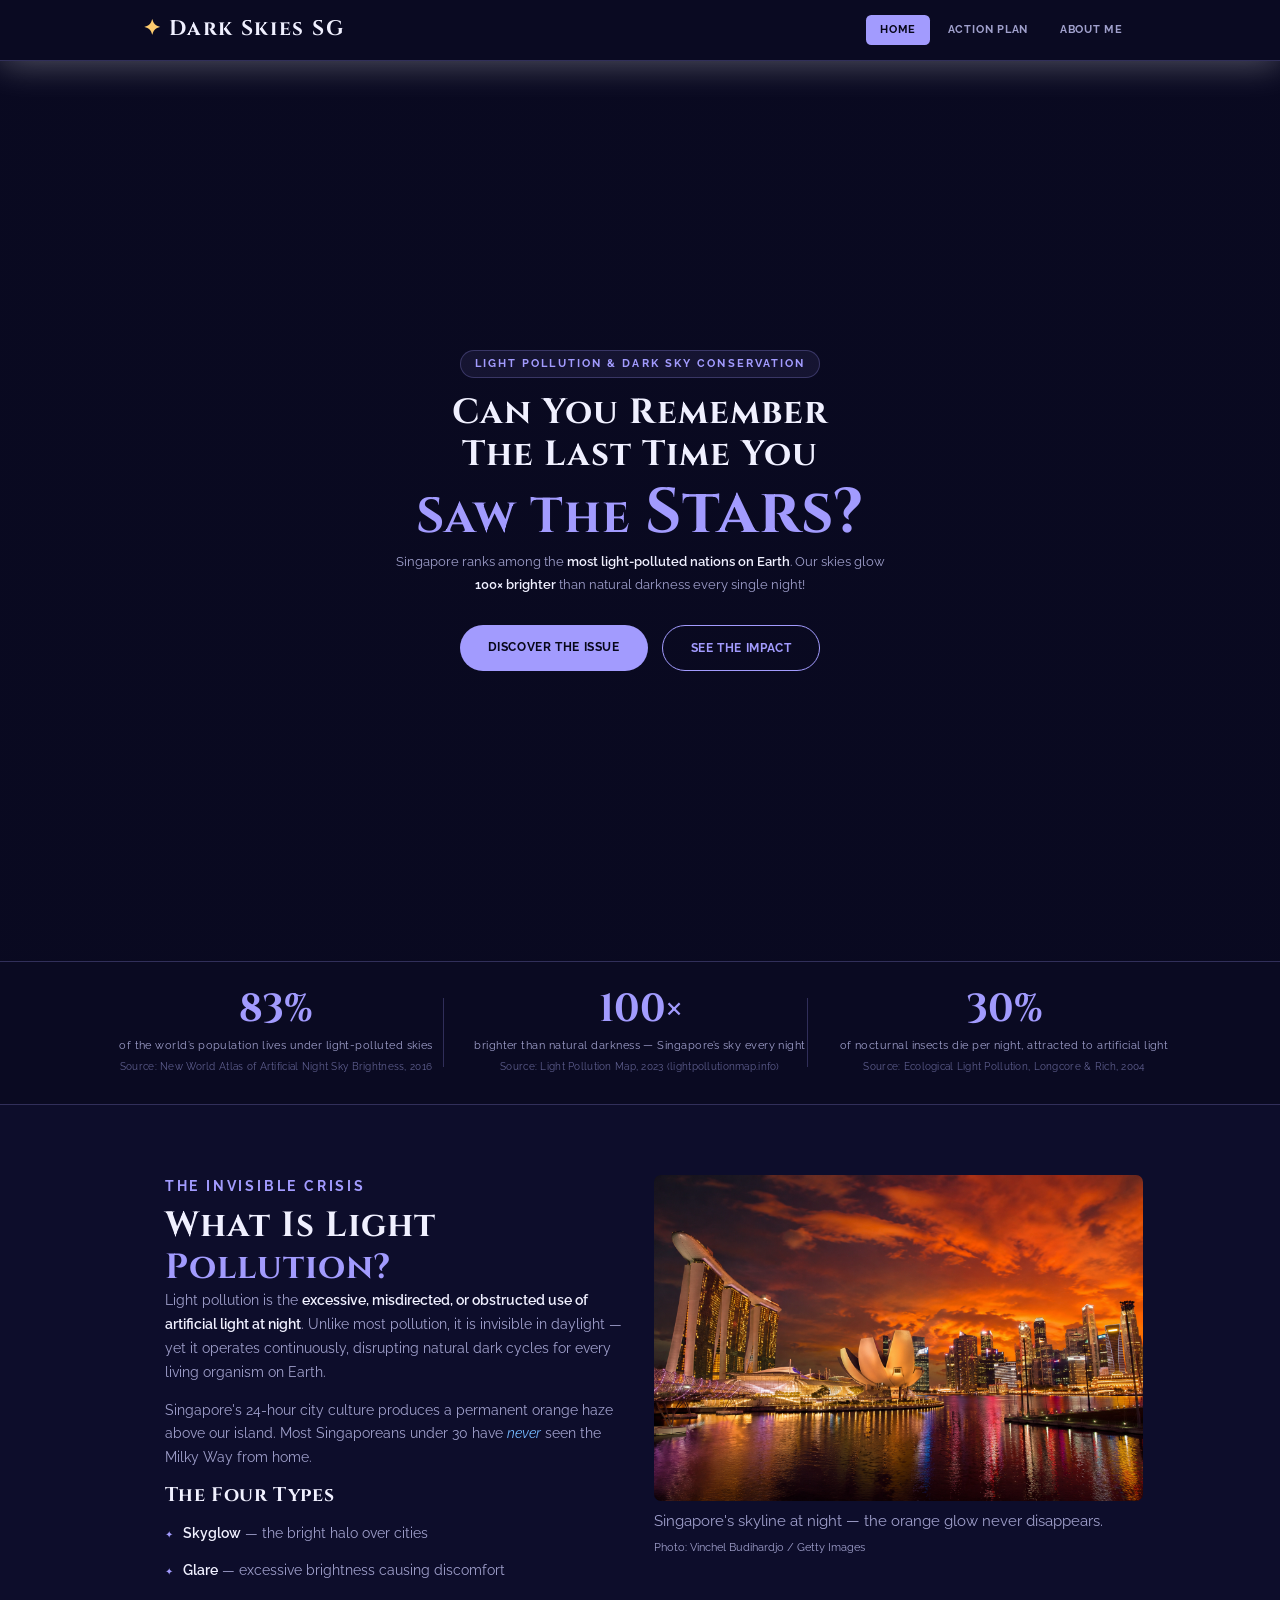
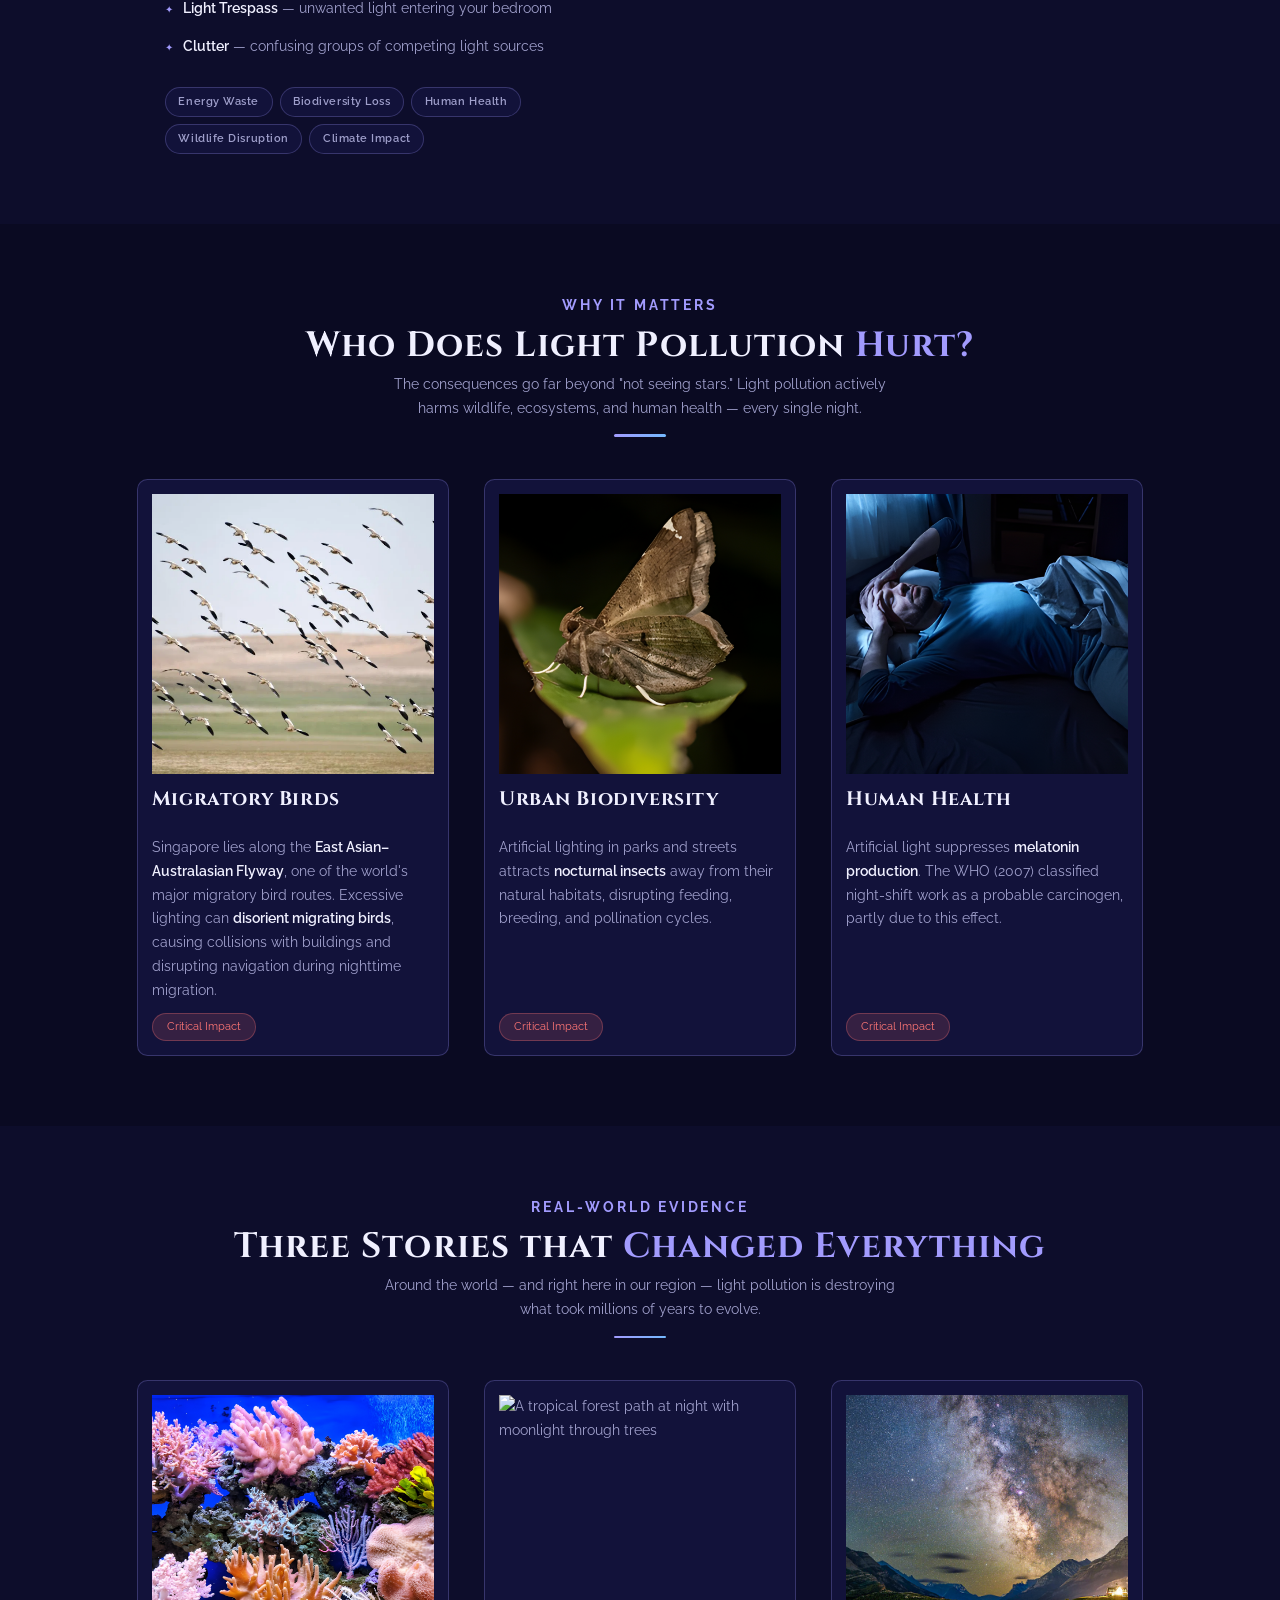
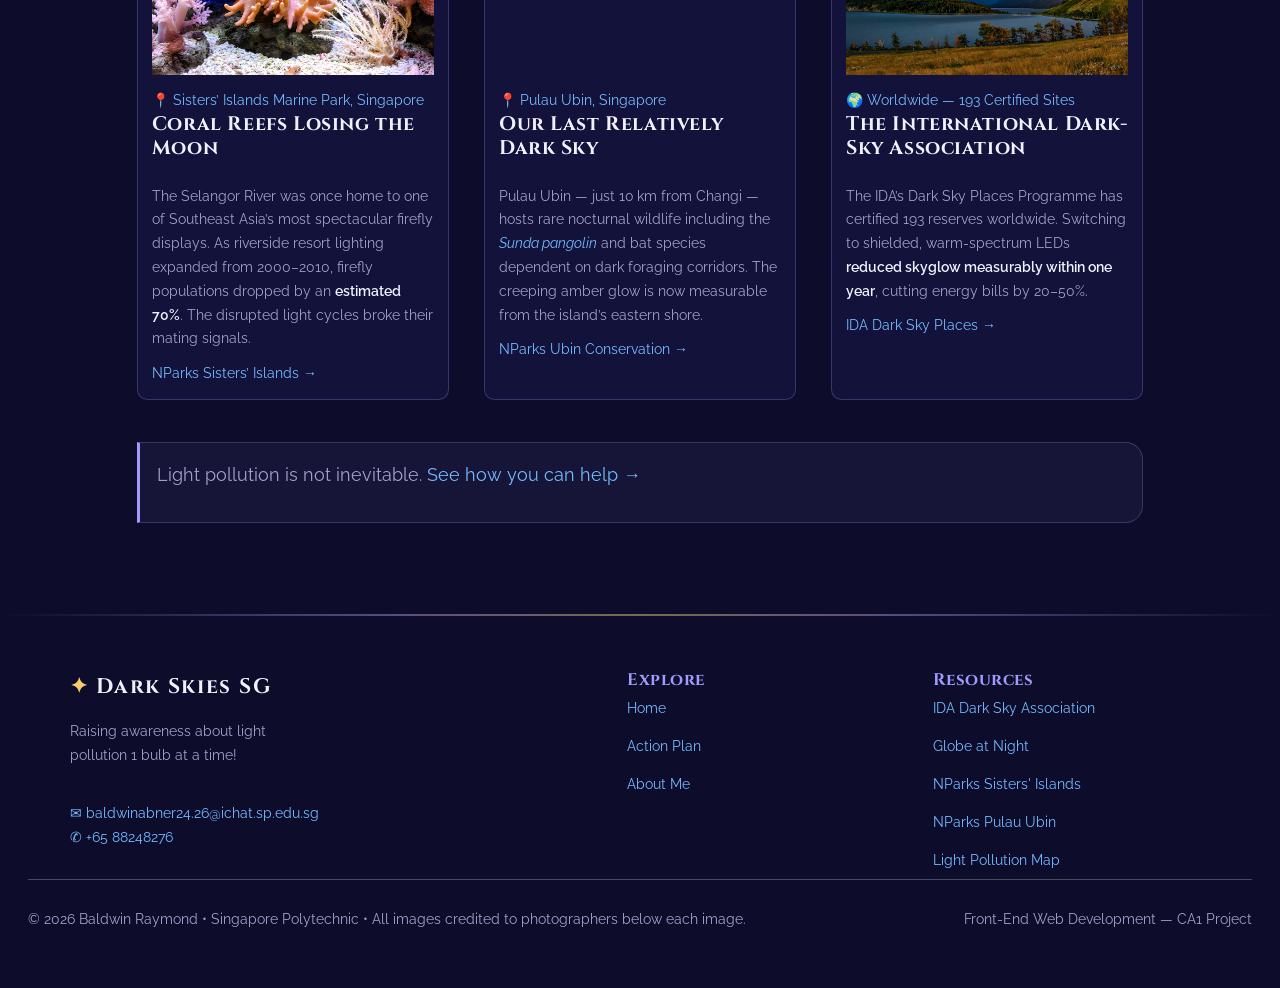
==== index.html @ 1385d78f "Adding main files" ====
<!DOCTYPE html>
<html lang="en">
<head>
    <meta charset="UTF-8">
    <meta name="viewport" content="width=device-width, initial-scale=1.0">
    <meta name="description" content="Dark Skies SG - raising awareness about light pollution in Singapore.">
    <link rel="preconnect" href="https://fonts.googleapis.com">
    <link rel="preconnect" href="https://fonts.gstatic.com" crossorigin>
    <link href="https://fonts.googleapis.com/css2?family=Cinzel:wght@400;700&family=Raleway:wght@400;500;600;700&display=swap" rel="stylesheet">
    <link rel="stylesheet" href="/css/global.css">
    <link rel="stylesheet" href="/css/index.css">
    <title>Dark Skies SG</title>
</head>
 
<body>
 
    <header>
        <div>
            <a href="index.html" class="logo">Dark Skies SG</a>
            <nav>
                <ul>
                    <li><a href="index.html" class="active">Home</a></li>
                    <li><a href="action.html">Action Plan</a></li>
                    <li><a href="about.html">About Me</a></li>
                </ul>
            </nav>
        </div>
    </header>
 
    <main>
 

        <section class="starry-night">
            <div>
                <span class="banner-label">Light Pollution &amp; Dark Sky Conservation</span>
                <h1>Can You Remember<br>The Last Time You<br><span>Saw The <span>Stars?</span></span></h1>
                <p>
                    Singapore ranks among the <strong>most light-polluted nations on Earth</strong>.
                    Our skies glow <strong>100&times; brighter</strong> than natural darkness every single night!
                </p>
                <div class="button-row">
                    <a href="#what-is" class="btn-primary">Discover the Issue</a>
                    <a href="#impact"  class="btn-outline">See the Impact</a>
                </div>
            </div>
        </section>
 

        <section class="stats-strip" aria-label="Key statistics">
            <div>
                <div>
                    <span>83%</span>
                    <span>of the world&rsquo;s population lives under light-polluted skies</span>
                    <span>Source: New World Atlas of Artificial Night Sky Brightness, 2016</span>
                </div>
                <div>
                    <span>100&times;</span>
                    <span>brighter than natural darkness &mdash; Singapore&rsquo;s sky every night</span>
                    <span>Source: Light Pollution Map, 2023 (lightpollutionmap.info)</span>
                </div>
                <div>
                    <span>30%</span>
                    <span>of nocturnal insects die per night, attracted to artificial light</span>
                    <span>Source: Ecological Light Pollution, Longcore &amp; Rich, 2004</span>
                </div>
            </div>
        </section>
 
        <section id="what-is">
            <div>
                <div>
                    <span class="section-tag">The Invisible Crisis</span>
                    <h2>What Is Light <span>Pollution?</span></h2>
                    <p>
                        Light pollution is the <strong>excessive, misdirected, or obstructed use of artificial light at night</strong>.
                        Unlike most pollution, it is invisible in daylight &mdash; yet it operates continuously, disrupting natural
                        dark cycles for every living organism on Earth.
                    </p>
                    <p>
                        Singapore's 24-hour city culture produces a permanent orange haze above our island.
                        Most Singaporeans under 30 have <em>never</em> seen the Milky Way from home.
                    </p>
                    <h3>The Four Types</h3>
                    <ul>
                        <li><strong>Skyglow</strong> &mdash; the bright halo over cities</li>
                        <li><strong>Glare</strong> &mdash; excessive brightness causing discomfort</li>
                        <li><strong>Light Trespass</strong> &mdash; unwanted light entering your bedroom</li>
                        <li><strong>Clutter</strong> &mdash; confusing groups of competing light sources</li>
                    </ul>
                    <div class="tags">
                        <span class="tag">Energy Waste</span>
                        <span class="tag">Biodiversity Loss</span>
                        <span class="tag">Human Health</span>
                        <span class="tag">Wildlife Disruption</span>
                        <span class="tag">Climate Impact</span>
                    </div>
                </div>
 
                <figure>
                    <img src="images/index/orangeglow.png" alt="Singapore city skyline at night showing bright orange skyglow above the buildings" width="600" height="400">
                    <figcaption>
                        Singapore's skyline at night &mdash; the orange glow never disappears.<br>
                        <span>Photo: Vinchel Budihardjo / Getty Images</span>
                    </figcaption>
                </figure>
            </div>
        </section>

        <section class="section-dark" id="impact">
            <div class="section-head">
                <span class="section-tag">Why It Matters</span>
                <h2>Who Does Light Pollution <span>Hurt?</span></h2>
                <p>The consequences go far beyond "not seeing stars." Light pollution actively
                    harms wildlife, ecosystems, and human health &mdash; every single night.</p>
            </div>
            <div class="cards-grid">
                <article class="card">
                    <img src="images/index/birds.png" alt="Migratory birds in flight at dusk">
                    <h3>Migratory Birds</h3>
                    <p>Singapore lies along the <strong>East Asian&ndash;Australasian Flyway</strong>, one of the world's major
                        migratory bird routes. Excessive lighting can <strong>disorient migrating birds</strong>, causing
                        collisions with buildings and disrupting navigation during nighttime migration.</p>
                    <span class="badge-red">Critical Impact</span>
                </article>
                <article class="card">
                    <img src="images/index/nocturnal_insects.png" alt="A moth on a leaf in low light">
                    <h3>Urban Biodiversity</h3>
                    <p>Artificial lighting in parks and streets attracts <strong>nocturnal insects</strong> away from
                        their natural habitats, disrupting feeding, breeding, and pollination cycles.</p>
                    <span class="badge-red">Critical Impact</span>
                </article>
                <article class="card">
                    <img src="images/index/cant_sleep.png" alt="Person lying awake in bright artificial light">
                    <h3>Human Health</h3>
                    <p>Artificial light suppresses <strong>melatonin production</strong>. The WHO (2007) classified
                        night-shift work as a probable carcinogen, partly due to this effect.</p>
                    <span class="badge-red">Critical Impact</span>
                </article>
            </div>
        </section>
 
        <section>
            <div class="section-head">
                <span class="section-tag">Real-World Evidence</span>
                <h2>Three Stories that <span>Changed Everything</span></h2>
                <p>Around the world &mdash; and right here in our region &mdash; light pollution is destroying what took millions of years to evolve.</p>
            </div>
            <div class="case-grid">
                <article class="case-card">
                    <img src="images/index/coral_reef.jpeg" alt="Coral reef underwater with vibrant marine life">
                    <div class="case-head">
                        <a href="https://maps.app.goo.gl/bVnoKSMUkg45o6G5A" target="_blank">&#x1F4CD; Sisters&rsquo; Islands Marine Park, Singapore</a>
                        <h3>Coral Reefs Losing the Moon</h3>
                    </div>
                    
                    <p>The Selangor River was once home to one of Southeast Asia&rsquo;s most spectacular firefly displays.
                        As riverside resort lighting expanded from 2000&ndash;2010, firefly populations dropped by an
                        <strong>estimated 70%</strong>. The disrupted light cycles broke their mating signals.</p>
                    <a href="https://www.nparks.gov.sg/visit/parks/park-detail/sisters-islands-marine-park" target="_blank">NParks Sisters&rsquo; Islands &rarr;</a>
                </article>
                <article class="case-card">
                    <img src="images/index/pulau_ubin.png" alt="A tropical forest path at night with moonlight through trees">
                    <div class="case-head">
                        <a href="https://maps.app.goo.gl/Y41tz61uzPzzVBts8" target="_blank">&#x1F4CD; Pulau Ubin, Singapore</a>
                        <h3>Our Last Relatively Dark Sky</h3>
                    </div>
                    <p>Pulau Ubin &mdash; just 10&thinsp;km from Changi &mdash; hosts rare nocturnal wildlife including
                        the <em><a href="https://shorturl.at/KrTXt" target="_blank">Sunda pangolin</a></em> and bat species dependent on dark foraging corridors.
                        The creeping amber glow is now measurable from the island&rsquo;s eastern shore.</p>
                    <a href="https://pulau-ubin.nparks.gov.sg/" target="_blank">NParks Ubin Conservation &rarr;</a>
                </article>
                <article class="case-card">
                    <img src="images/index/IDA.jpg" alt="The Milky Way stretching across a perfectly dark sky">
                    <div class="case-head">
                        <span class="location">&#x1F30D; Worldwide &mdash; 193 Certified Sites</span>
                    <h3>The International Dark-Sky Association</h3>
                    </div>
                    <p>The IDA&rsquo;s Dark Sky Places Programme has certified 193 reserves worldwide. Switching to
                        shielded, warm-spectrum LEDs <strong>reduced skyglow measurably within one year</strong>,
                        cutting energy bills by 20&ndash;50%.</p>
                    <a href="https://www.darksky.org" target="_blank">IDA Dark Sky Places &rarr;</a>
                </article>
            </div>
            <div class="highlight-box">
                <p>Light pollution is not inevitable.
                    <a href="action.html">See how you can help &rarr;</a></p>
            </div>
        </section>
 
    </main>
    
    <footer>
        <div class="footer-grid">
            <div>
                <a class="logo" id="footer-logo" href="index.html">Dark Skies SG</a>
                <p>Raising awareness about light pollution 1 bulb at a time&excl;</p>
                <ul class="footer-socials">
                    <li><a href="mailto:baldwinabner24.26@ichat.sp.edu.sg">✉ baldwinabner24.26@ichat.sp.edu.sg</a></li>
                    <li><a href="tel:+6588248276">✆ +65 88248276</a></li>
                </ul>
            </div>
            <div class="footer-col">
                <h4 class="text-violet">Explore</h4>
                <ul>
                    <li><a href="index.html">Home</a></li>
                    <li><a href="action.html">Action Plan</a></li>
                    <li><a href="about.html">About Me</a></li>
                </ul>
            </div>
 
            <div class="footer-col">
                <h4 class="text-violet">Resources</h4>
                <ul>
                    <li>
                        <a href="https://www.darksky.org" target="_blank">
                            IDA Dark Sky Association
                        </a>
                    </li>
                    <li>
                        <a href="https://www.globeatnight.org" target="_blank">
                            Globe at Night
                        </a>
                    </li>
                    <li>
                        <a href="https://www.nparks.gov.sg/visit/parks/park-detail/sisters-islands-marine-park" target="_blank">
                            NParks Sisters' Islands
                        </a>
                    </li>
                    <li>
                        <a href="https://pulau-ubin.nparks.gov.sg/" target="_blank">
                            NParks Pulau Ubin
                        </a>
                    </li>
                    <li>
                        <a href="https://lightpollutionmap.info" target="_blank">
                            Light Pollution Map
                        </a>
                    </li>
                </ul>
            </div>
            
        </div>
        <hr>
        <p class="footer-bottom">
            &copy; 2026 Baldwin Raymond &bull; Singapore Polytechnic &bull; All images credited to photographers below each image.
            <span class="footer-credit">Front-End Web Development &mdash; CA1 Project</span>
        </p>
    </footer>
    
 
</body>
</html>
---- css/global.css ----
/* ============================================================
   global.css — shared across all pages
   ============================================================ */

/* --- Reset & base ----------------------------------------- */
*, *::before, *::after { margin: 0; padding: 0; box-sizing: border-box; }

html { scroll-behavior: smooth; }

:root {
    font-size: 14px;
}

@media (min-width: 1900px) {
    :root { font-size: 20px; }
}


body {
    font-family: 'Raleway', 'Segoe UI', sans-serif;
    background-color: #0d0d2b;
    font-size: 1rem;
    line-height: 1.7;
    min-width: 62.5rem; /* 1000px */
    color: #a0a0cc;
    overflow-x: hidden;
}

/* --- Headings --------------------------------------------- */
h1, h2, h3, h4 {
    font-family: 'Cinzel', 'Georgia', serif;
    font-weight: 700;
    line-height: 1.2;
    letter-spacing: 0.03em;
    color: #f0f0ff;
}

h2 { font-size: 2.5rem; }
h2 span { color: #a29bfe; }

h3 { font-size: 1.4rem; margin-bottom: 1rem; }

h4{
    font-size: 1.2rem;
}

strong { 
    color: #f0f0ff;
    font-weight: 600;
}
em { color: #74b9ff; }

a {
    color: #74b9ff;
    text-decoration: none;
    transition: color 0.3s ease;
}

ul:hover a {
    opacity: 0.4;
    transition: opacity 0.3s ease-in-out;
}

ul a:hover {
    opacity: 1;
}
a:hover { color: #a29bfe; }

figcaption { color: #a0a0cc; }

/* --- Header ----------------------------------------------- */
header {
    position: sticky;
    top: 0;
    z-index: 999;
    background-color: #0a0a22;
    border-bottom: 1px solid rgba(162,155,254,.25);
    box-shadow: 0 0.25rem 2.5rem rgba(255,255,255,0.3);
    overflow-x: hidden;
}

header > div {
    max-width: 75rem; /* 1200px */
    margin: 0 auto;
    padding: 0 2rem;
    height: 4.25rem; /* 68px */
    display: flex;
    align-items: center;
    justify-content: space-between;
}

/* --- Logo ------------------------------------------------- */
.logo {
    font-family: 'Cinzel', Georgia, serif;
    font-size: 1.5rem;
    font-weight: 700;
    color: #f0f0ff;
    letter-spacing: 0.08em;
    text-decoration: none;
}
.logo::before { content: "✦ "; color: #fdcb6e; }
.logo:hover { color: #a29bfe; opacity: .9; }

/* --- Nav -------------------------------------------------- */
nav ul {
    list-style: none;
    display: flex;
    gap: 0.25rem;
    align-items: center;
}

nav a {
    display: block;
    padding: 0.4rem 1rem;
    font-size: 0.8rem;
    font-weight: 700;
    letter-spacing: 0.07em;
    text-transform: uppercase;
    color: #a0a0cc;
    text-decoration: none;
    border-radius: 0.375rem; /* 6px */
    white-space: nowrap;
    transition: color .2s, background-color .2s;
}
nav a:hover { background-color: #181848; color: #f0f0ff; }
nav a.active { background-color: #a29bfe; color: #07071a; }

/* --- Sections --------------------------------------------- */
section { padding: 5rem 2rem; } /* 80px 2rem */

.section-dark { background-color: #0a0a22; }

/* Section tag (small label above heading) */
.section-tag {
    display: block;
    margin-bottom: 0.5rem;
    font-size: 1rem;
    font-weight: 700;
    letter-spacing: 0.2em;
    text-transform: uppercase;
    color: #a29bfe;
}

/* Centred section header block */
.section-head {
    text-align: center;
    margin-bottom: 3rem;
}

.section-head::after {
    content: "";
    display: block;
    background: linear-gradient(to right, #A29BFE, #74b9ff);
    margin: auto;
    margin-top: 1rem;
    width: 3.75rem;   /* 60px */
    height: 0.1875rem; /* 3px */
    border-radius: 3.125rem; /* 50px */
}
.section-head p {
    max-width: 37.5rem; /* 600px */
    margin: 0.4rem auto 0;
    font-size: 1rem;
}

/* --- Cards (shared base) ---------------------------------- */
.card, .case-card {
    background-color: #12123a;
    border: 1px solid rgba(162,155,254,.25);
    border-radius: 0.75rem; /* 12px */
    padding: 1rem;
    display: flex;
    flex-direction: column;
    overflow: hidden;
    position: relative;
}

.card img, .case-card img {
    width: 100%;
    height: 20rem; /* 320px */
    object-fit: cover;
}

.card p, .case-card p {
    margin: 0.75rem 0;
}

/* --- Tags ------------------------------------------------- */
.tags { display: flex; flex-wrap: wrap; gap: 0.5rem; margin-top: 2rem; }

.tag {
    display: inline-block;
    padding: 0.35rem 0.9rem;
    font-size: 0.78rem;
    font-weight: 600;
    letter-spacing: 0.05em;
    border: 1px solid rgba(162,155,254,.25);
    border-radius: 6.25rem; /* 100px */
    color: #a0a0cc;
    background-color: #12123a;
    transition: border-color .3s, color .3s;
    cursor: default;
}
.tag:hover { border-color: #a29bfe; color: #a29bfe; }

/* --- Highlight box ---------------------------------------- */
.highlight-box {
    display: block;
    align-items: flex-start;
    max-width: 71.875rem; /* 1150px */
    margin: 1.5rem auto;
    padding: 1.25rem;
    background-color: rgba(162,155,254,.06);
    border: 1px solid rgba(162,155,254,.25);
    border-left: 0.25rem solid #a29bfe; /* 4px */
    border-radius: 0 1.25rem 1.25rem 0; /* 0 20px 20px 0 */
    color: #a0a0cc;
    font-size: 1.25rem;
}
.highlight-box p {
    margin-bottom: 1rem;
    font-size: 1.25rem;
}
.text-violet { color: #a29bfe; }



.starry-night {
    min-height: 100vh;
    display: flex;
    align-items: center;
    justify-content: center;
    text-align: center;
    padding: 4rem;
    background-image:
        linear-gradient(rgba(7,7,26,.62), rgba(7,7,26,.62)),
        url("https://usagif.com/wp-content/uploads/gifs/starfall-gif-46.gif");
    background-size: cover;
    background-position: center;
}

.starry-night > div {
    max-width: 100rem;
    width: 100%;
    margin: 0 auto;
    margin-top: 0;
}

.starry-night h1 { font-size: 2.5rem; }
.starry-night h1 > span { font-size: 3.5rem; color: #a29bfe; }
.starry-night h1 span span { font-size: 4.5rem; }

/* Banner label pill */
.banner-label {
    display: inline-block;
    margin-bottom: 1rem;
    padding: 0.3rem 1rem;
    font-size: 0.75rem;
    font-weight: 700;
    letter-spacing: 0.2em;
    text-transform: uppercase;
    color: #a29bfe;
    border: 1px solid rgba(162,155,254,.25);
    border-radius: 6.25rem; /* 100px */
    background-color: rgba(162,155,254,.08);
}
    
/* Subtitle */
.starry-night p {
    font-size: 0.9rem;
    max-width: 35rem; /* 560px */
    margin: 0 auto 2rem;
    line-height: 1.8;

}

/* CTA buttons */
.button-row {
    display: flex;
    gap: 1rem;
    justify-content: center;
    flex-wrap: wrap;
}

.button-row a {
    display: inline-block;
    padding: 0.85rem 2rem;
    border-radius: 6.25rem; /* 100px */
    font-size: 0.88rem;
    font-weight: 700;
    letter-spacing: 0.05em;
    text-transform: uppercase;
    text-decoration: none;
    transition: transform .2s, background-color .2s, box-shadow 0.5s ease;
}
.button-row a:hover { transform: translateY(-0.125rem); } /* -2px */

.btn-primary {
    background-color: #a29bfe;
    color: #07071a;
}
.btn-primary:hover { 
    background-color: #8b82ee; 
    color: #07071a;
    box-shadow: 0 0 0.5rem #8b82ee, 0 0 1rem #8b82ee; /* 8px, 16px */
}

.btn-outline {
    background-color: transparent;
    color: #a29bfe;
    border: 0.125rem solid #a29bfe; 
    padding: 1rem;
    border-radius: 50px;
    transition: box-shadow 0.3s ease;
}
.btn-outline:hover { 
    background-color: rgba(162,155,254,.12); 
    color: #a29bfe;
    box-shadow: 0 0 0.5rem #8b82ee, 0 0 1rem #8b82ee;
}

footer::before{
    content: '';
    position: absolute;
    top: 0; 
    left: 0; 
    right: 0;
    height: 2px;
    background: linear-gradient(90deg,
        transparent 0%,
        rgba(200, 170, 255, 0.4) 30%,
        rgba(232, 200, 126, 0.5) 50%,
        rgba(200, 170, 255, 0.4) 70%,
        transparent 100%);
    z-index: 1;
    margin-bottom: 2rem;
}

footer{
    position: relative;
    padding: 4rem 2rem;
    padding-bottom: 4rem;
}
.footer-grid{
    display: grid;
    grid-template-columns: 1fr 1fr 1fr;
    gap: 2rem;
    margin: 0 3rem;
}

.footer-grid>div:nth-child(1){
    padding-right: 20rem;
}


.footer-grid > div:nth-child(1) p {
    margin-top:1rem;
    margin-bottom: 1rem;
}

.footer-socials{
    white-space: nowrap;
    padding: 1.5rem 0;
    list-style-type: none;
}

.footer-col ul{
    list-style-type: none;
}




.footer-col ul li{
    padding: 0.5rem 0;
}

hr{
    border: 0;
    border-top: 1px solid rgba(255, 255, 255, 0.25);
}

.footer-bottom{
    padding-top: 2rem;
    white-space: nowrap;
}

.footer-credit{
    float: right;
}
---- css/index.css ----
.stats-strip {
    background-color: #0a0a22;
    border-top: 1px solid rgba(162,155,254,.25);
    border-bottom: 1px solid rgba(162,155,254,.25);
    padding: 2rem 0;
}

.stats-strip > div {
    max-width: 80rem; /* 1280px */
    margin: 0 auto;
    padding: 0 2rem;
    display: flex;
    justify-content: space-around;
    align-items: center;
    gap: 2rem;
}

.stats-strip > div > div {
    text-align: center;
    flex: 1;
    position: relative;
}
.stats-strip > div > div:not(:last-child)::after {
    content: "";
    position: absolute;
    right: 0; top: 10%;
    height: 80%; width: 1px;
    background-color: rgba(162,155,254,.25);
}

.stats-strip span:first-child {
    display: block;
    font-family: 'Cinzel', 'Georgia', serif;
    font-size: 2.8rem;
    font-weight: 700;
    color: #a29bfe;
    line-height: 1;
    margin-bottom: 0.3rem;
}
.stats-strip span:nth-child(2) {
    font-size: 0.82rem;
    letter-spacing: 0.04em;
    line-height: 1.5;
}
.stats-strip span:last-child {
    display: block;
    font-size: 0.68rem;
    color: #606090;
    margin-top: 0.2rem;
    letter-spacing: 0.03em;
}

#what-is { padding: 5rem 2rem; } /* 80px 2rem */

#what-is > div {
    max-width: 71.875rem; /* 1150px */
    margin: 0 auto;
    display: grid;
    grid-template-columns: 1fr 1fr;
    gap: 2rem;
    align-items: start;
}

#what-is > div > div { padding-left: 2rem; }

#what-is p { margin-bottom: 1rem; }

#what-is ul {
    list-style: none;
    margin-top: 0.5rem;
}
#what-is ul li {
    margin-top: 1rem;
    white-space: nowrap;
}
#what-is ul li::before {
    content: "✦ ";
    margin-right: 0.5rem;
    color: #a29bfe;
    font-size: 0.7rem;
}

#what-is figure img {
    width: 100%;
    height: auto;
    border-radius: 0.5rem; /* 8px */
}

figcaption { font-size: 1.05rem; }
figcaption span { font-size: 0.75rem; }

#impact .cards-grid {
    display: grid;
    grid-template-columns: repeat(3, 1fr);
    gap: 2.5rem;
    max-width: 71.875rem; /* 1150px */
    margin: 0 auto;
}

.card { transition: transform .5s ease, border-color .5s ease, box-shadow .5s ease; }

.card:hover {
    transform: translateY(-1rem);
    border-color: #a29bfe;
    box-shadow: 0 0 1.5rem rgba(162,155,254,.25); /* 24px */
}

.card h3 { margin-top: 1rem; }

.badge-red {
    display: flex;
    width: fit-content;
    padding: 0.25rem 1rem;
    margin-top: auto;
    border: 1px solid rgba(255,118,117,.3);
    border-radius: 6.25rem; /* 100px */
    background-color: rgba(255,118,117,.15);
    color: #ff7675;
    font-size: 0.78rem;
}

.case-grid {
    display: grid;
    grid-template-columns: repeat(3, 1fr);
    gap: 2.5rem;
    max-width: 71.875rem; /* 1150px */
    margin: 0 auto;
    margin-bottom: 3rem;
}

.case-card { transition: border-color .3s ease, box-shadow .3s ease, transform .3s ease; }
.case-head { margin-top: 1rem; }
.location { color: #74b9ff; }
.case-card:hover {
    transform: scale(105%);
    border-color: #74b9ff;
    box-shadow: 0 0 1.25rem rgba(116,185,255,.2); /* 20px */
}
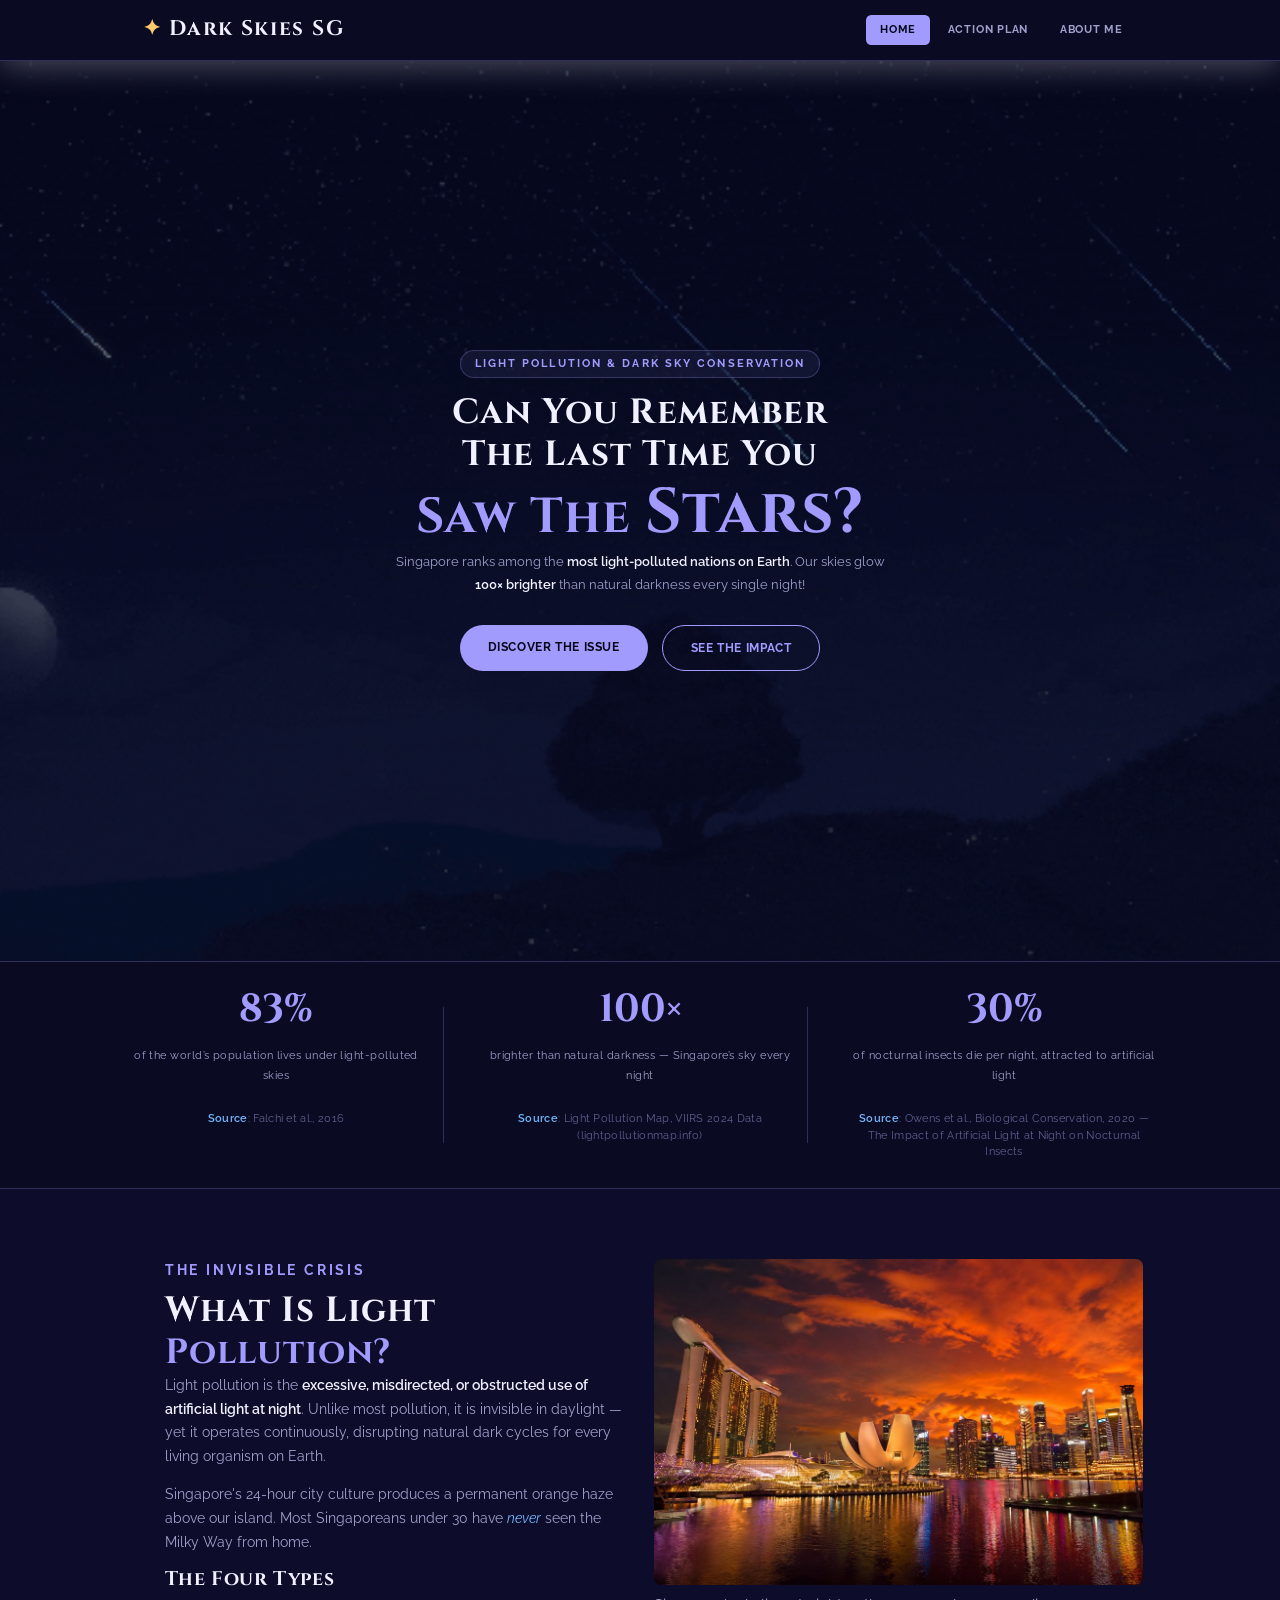
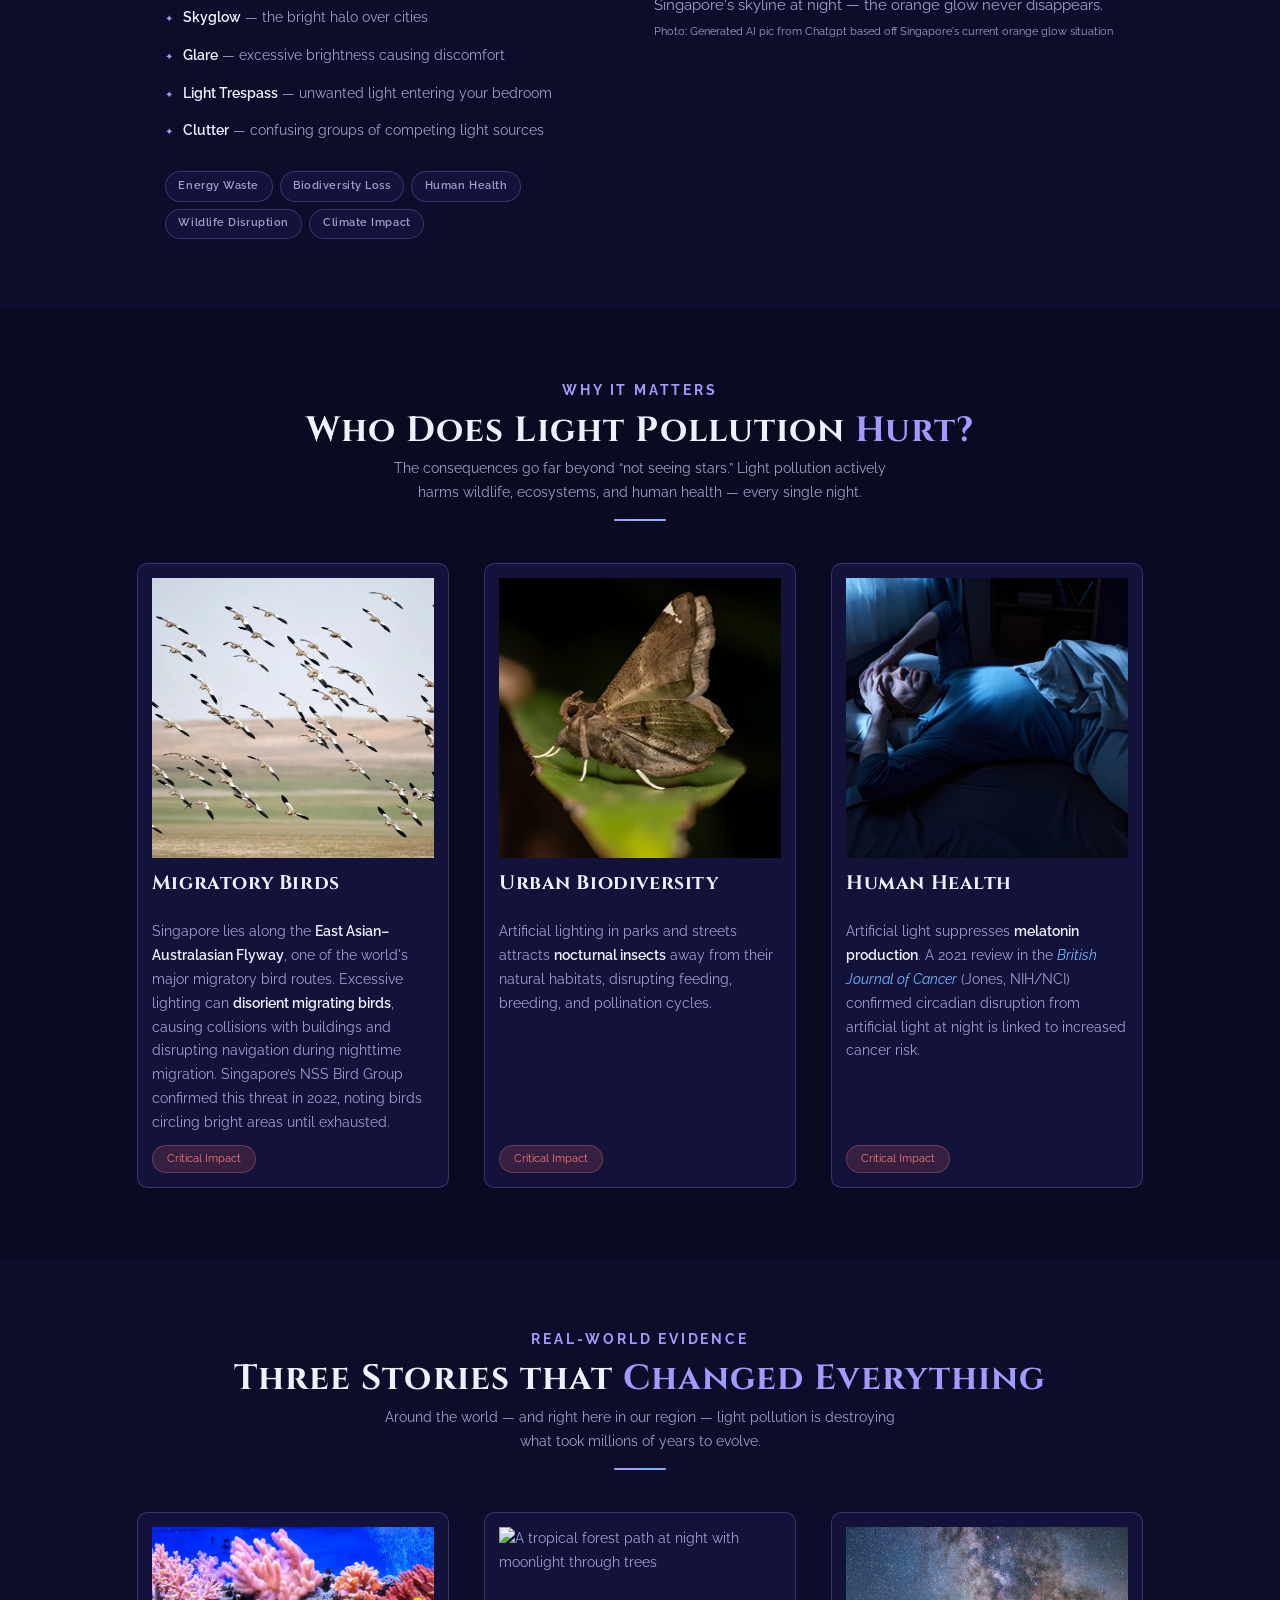
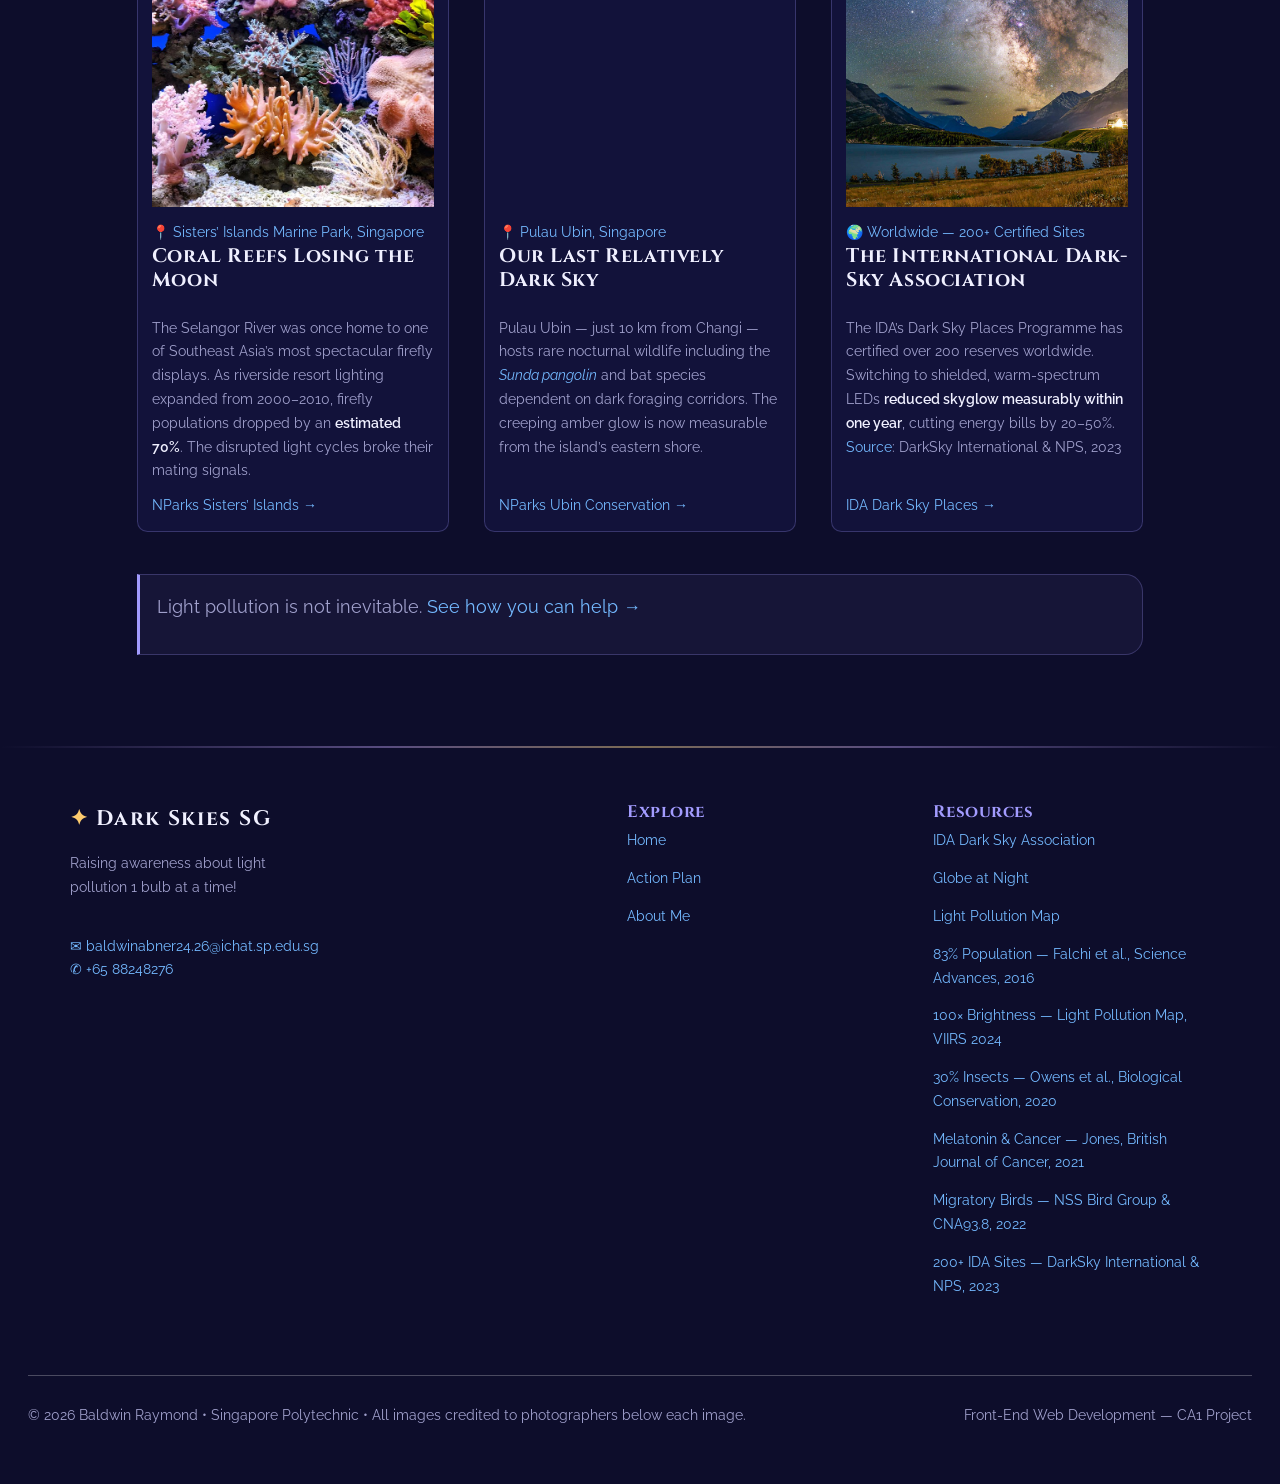
==== commit 53fd2e58: "finalised version" ====
--- a/index.html
+++ b/index.html
@@ -1,24 +1,56 @@
 <!DOCTYPE html>
+<!-- =====================================================================
+     index.html — Dark Skies SG (HOMEPAGE)
+     ---------------------------------------------------------------------
+     Purpose : Landing page introducing the topic of light pollution in
+               Singapore. Contains the hero banner, key statistics, an
+               explanation section, impact cards, and case studies.
+     Author  : Baldwin Raymond (Singapore Polytechnic — DAAA1A03)
+     Project : Front-End Web Development CA1 Project
+     ===================================================================== -->
 <html lang="en">
 <head>
+    <!-- Character encoding: UTF-8 supports special characters/emojis -->
     <meta charset="UTF-8">
+
+    <!-- Responsive viewport: scales correctly on mobile devices -->
     <meta name="viewport" content="width=device-width, initial-scale=1.0">
+
+    <!-- SEO meta description: shown in search engine result snippets -->
     <meta name="description" content="Dark Skies SG - raising awareness about light pollution in Singapore.">
+
+    <!-- Preconnect hints: open early connections to Google Fonts servers
+         so the font files download faster when the browser needs them -->
     <link rel="preconnect" href="https://fonts.googleapis.com">
     <link rel="preconnect" href="https://fonts.gstatic.com" crossorigin>
+
+    <!-- Google Fonts: Cinzel (serif, used for headings/logo) and Raleway
+         (sans-serif, used for body text) — multiple weights loaded -->
     <link href="https://fonts.googleapis.com/css2?family=Cinzel:wght@400;700&family=Raleway:wght@400;500;600;700&display=swap" rel="stylesheet">
-    <link rel="stylesheet" href="/css/global.css">
-    <link rel="stylesheet" href="/css/index.css">
+
+    <!-- Stylesheets: global.css applies to all pages; index.css is
+         page-specific. Order matters — index.css overrides global.css -->
+    <link rel="stylesheet" href="css/global.css">
+    <link rel="stylesheet" href="css/index.css">
+
+    <!-- Browser tab title -->
     <title>Dark Skies SG</title>
 </head>
- 
+
 <body>
- 
+
+    <!-- =================================================================
+         HEADER — Sticky top navigation bar (shared across all pages)
+         ================================================================= -->
     <header>
         <div>
+            <!-- Site logo / brand: clicking returns user to homepage -->
             <a href="index.html" class="logo">Dark Skies SG</a>
+
+            <!-- Primary navigation menu -->
             <nav>
                 <ul>
+                    <!-- "active" class highlights the current page in the nav -->
                     <li><a href="index.html" class="active">Home</a></li>
                     <li><a href="action.html">Action Plan</a></li>
                     <li><a href="about.html">About Me</a></li>
@@ -26,60 +58,94 @@
             </nav>
         </div>
     </header>
- 
+
     <main>
- 
-
+
+        <!-- =============================================================
+             HERO BANNER — "Starry night" full-viewport intro section
+             Uses the shared .starry-night background (stars.gif overlay)
+             ============================================================= -->
         <section class="starry-night">
             <div>
+                <!-- Small pill label above the headline -->
                 <span class="banner-label">Light Pollution &amp; Dark Sky Conservation</span>
+
+                <!-- Main headline. Nested spans allow different font sizes
+                     on the word "Stars?" for visual emphasis -->
                 <h1>Can You Remember<br>The Last Time You<br><span>Saw The <span>Stars?</span></span></h1>
+
+                <!-- Hook paragraph with key statistics in <strong> for emphasis.
+                     &times; = × symbol; &mdash; = em dash -->
                 <p>
                     Singapore ranks among the <strong>most light-polluted nations on Earth</strong>.
                     Our skies glow <strong>100&times; brighter</strong> than natural darkness every single night!
                 </p>
+
+                <!-- Call-to-action buttons: anchor links to sections below -->
                 <div class="button-row">
                     <a href="#what-is" class="btn-primary">Discover the Issue</a>
-                    <a href="#impact"  class="btn-outline">See the Impact</a>
-                </div>
-            </div>
-        </section>
- 
-
+                    <a href="#impact" class="btn-outline">See the Impact</a>
+                </div>
+            </div>
+        </section>
+
+        <!-- =============================================================
+             STATS STRIP — Three headline statistics with sources
+             aria-label provides an accessible name for screen readers
+             ============================================================= -->
         <section class="stats-strip" aria-label="Key statistics">
             <div>
+                <!-- Stat 1: 83% of the world under light-polluted skies -->
                 <div>
                     <span>83%</span>
                     <span>of the world&rsquo;s population lives under light-polluted skies</span>
-                    <span>Source: New World Atlas of Artificial Night Sky Brightness, 2016</span>
-                </div>
+                    <!-- Source link jumps to footer references -->
+                    <span><a href="#footer">Source</a>: Falchi et al., 2016</span>
+                </div>
+
+                <!-- Stat 2: Singapore's sky 100× brighter than natural -->
                 <div>
                     <span>100&times;</span>
                     <span>brighter than natural darkness &mdash; Singapore&rsquo;s sky every night</span>
-                    <span>Source: Light Pollution Map, 2023 (lightpollutionmap.info)</span>
-                </div>
+                    <span><a href="#footer">Source</a>: Light Pollution Map, VIIRS 2024 Data (lightpollutionmap.info)</span>
+                </div>
+
+                <!-- Stat 3: Insect mortality from artificial light -->
                 <div>
                     <span>30%</span>
                     <span>of nocturnal insects die per night, attracted to artificial light</span>
-                    <span>Source: Ecological Light Pollution, Longcore &amp; Rich, 2004</span>
-                </div>
-            </div>
-        </section>
- 
+                    <span><a href="#footer">Source</a>: Owens et al., Biological Conservation, 2020 &mdash; The Impact of Artificial Light at Night on Nocturnal Insects</span>
+                </div>
+            </div>
+        </section>
+
+        <!-- =============================================================
+             "WHAT IS LIGHT POLLUTION?" — Two-column explainer section
+             Left column: text + four-type list + tag pills
+             Right column: image with caption
+             ============================================================= -->
         <section id="what-is">
             <div>
                 <div>
                     <span class="section-tag">The Invisible Crisis</span>
+
+                    <!-- Section heading; nested <span> styled differently in CSS -->
                     <h2>What Is Light <span>Pollution?</span></h2>
+
+                    <!-- Definition paragraph -->
                     <p>
                         Light pollution is the <strong>excessive, misdirected, or obstructed use of artificial light at night</strong>.
                         Unlike most pollution, it is invisible in daylight &mdash; yet it operates continuously, disrupting natural
                         dark cycles for every living organism on Earth.
                     </p>
+
+                    <!-- Local context paragraph (Singapore-specific) -->
                     <p>
                         Singapore's 24-hour city culture produces a permanent orange haze above our island.
                         Most Singaporeans under 30 have <em>never</em> seen the Milky Way from home.
                     </p>
+
+                    <!-- Sub-heading + bulleted list of the four light pollution types -->
                     <h3>The Four Types</h3>
                     <ul>
                         <li><strong>Skyglow</strong> &mdash; the bright halo over cities</li>
@@ -87,6 +153,8 @@
                         <li><strong>Light Trespass</strong> &mdash; unwanted light entering your bedroom</li>
                         <li><strong>Clutter</strong> &mdash; confusing groups of competing light sources</li>
                     </ul>
+
+                    <!-- Tag pills: visual summary of related impact areas -->
                     <div class="tags">
                         <span class="tag">Energy Waste</span>
                         <span class="tag">Biodiversity Loss</span>
@@ -95,33 +163,46 @@
                         <span class="tag">Climate Impact</span>
                     </div>
                 </div>
- 
+
+                <!-- Right column: figure with image + photo credit caption -->
                 <figure>
-                    <img src="images/index/orangeglow.png" alt="Singapore city skyline at night showing bright orange skyglow above the buildings" width="600" height="400">
+                    <img src="images/index/orangeglow.jpg" alt="Singapore city skyline at night showing bright orange skyglow above the buildings" width="600" height="400">
                     <figcaption>
                         Singapore's skyline at night &mdash; the orange glow never disappears.<br>
-                        <span>Photo: Vinchel Budihardjo / Getty Images</span>
+                        <span>Photo: Generated AI pic from Chatgpt based off Singapore's current orange glow situation</span>
                     </figcaption>
                 </figure>
             </div>
         </section>
 
+        <!-- =============================================================
+             IMPACT SECTION — Three "who does it hurt" cards
+             .section-dark applies a darker background for contrast
+             ============================================================= -->
         <section class="section-dark" id="impact">
+            <!-- Centred section header block -->
             <div class="section-head">
                 <span class="section-tag">Why It Matters</span>
                 <h2>Who Does Light Pollution <span>Hurt?</span></h2>
-                <p>The consequences go far beyond "not seeing stars." Light pollution actively
+                <p>The consequences go far beyond &ldquo;not seeing stars.&rdquo; Light pollution actively
                     harms wildlife, ecosystems, and human health &mdash; every single night.</p>
             </div>
+
+            <!-- Three-column grid of impact cards -->
             <div class="cards-grid">
+
+                <!-- Card 1: Migratory birds -->
                 <article class="card">
                     <img src="images/index/birds.png" alt="Migratory birds in flight at dusk">
                     <h3>Migratory Birds</h3>
                     <p>Singapore lies along the <strong>East Asian&ndash;Australasian Flyway</strong>, one of the world's major
                         migratory bird routes. Excessive lighting can <strong>disorient migrating birds</strong>, causing
-                        collisions with buildings and disrupting navigation during nighttime migration.</p>
+                        collisions with buildings and disrupting navigation during nighttime migration. Singapore&rsquo;s NSS Bird Group confirmed this threat in 2022, noting birds circling bright areas until exhausted.</p>
+                    <!-- Red severity badge at bottom of card -->
                     <span class="badge-red">Critical Impact</span>
                 </article>
+
+                <!-- Card 2: Urban biodiversity (nocturnal insects) -->
                 <article class="card">
                     <img src="images/index/nocturnal_insects.png" alt="A moth on a leaf in low light">
                     <h3>Urban Biodiversity</h3>
@@ -129,76 +210,105 @@
                         their natural habitats, disrupting feeding, breeding, and pollination cycles.</p>
                     <span class="badge-red">Critical Impact</span>
                 </article>
+
+                <!-- Card 3: Human health (melatonin / sleep / cancer) -->
                 <article class="card">
                     <img src="images/index/cant_sleep.png" alt="Person lying awake in bright artificial light">
                     <h3>Human Health</h3>
-                    <p>Artificial light suppresses <strong>melatonin production</strong>. The WHO (2007) classified
-                        night-shift work as a probable carcinogen, partly due to this effect.</p>
+                    <p>Artificial light suppresses <strong>melatonin production</strong>. A 2021 review in the <em><a href="#footer">British Journal of Cancer</a></em> (Jones, NIH/NCI) confirmed circadian disruption from artificial light at night is linked to increased cancer risk.</p>
                     <span class="badge-red">Critical Impact</span>
                 </article>
             </div>
         </section>
- 
+
+        <!-- =============================================================
+             CASE STUDIES — Three real-world story cards + CTA box
+             ============================================================= -->
         <section>
             <div class="section-head">
                 <span class="section-tag">Real-World Evidence</span>
                 <h2>Three Stories that <span>Changed Everything</span></h2>
                 <p>Around the world &mdash; and right here in our region &mdash; light pollution is destroying what took millions of years to evolve.</p>
             </div>
+
+            <!-- Three-column grid of case study cards -->
             <div class="case-grid">
+
+                <!-- Case 1: Sisters' Islands (Singapore) — coral reefs -->
                 <article class="case-card">
                     <img src="images/index/coral_reef.jpeg" alt="Coral reef underwater with vibrant marine life">
                     <div class="case-head">
-                        <a href="https://maps.app.goo.gl/bVnoKSMUkg45o6G5A" target="_blank">&#x1F4CD; Sisters&rsquo; Islands Marine Park, Singapore</a>
+                        <!-- Location link opens Google Maps in a new tab.
+                             rel="noopener" prevents the new page from accessing
+                             window.opener (security best practice) -->
+                        <a href="https://maps.app.goo.gl/bVnoKSMUkg45o6G5A" target="_blank" rel="noopener">&#x1F4CD; Sisters&rsquo; Islands Marine Park, Singapore</a>
                         <h3>Coral Reefs Losing the Moon</h3>
                     </div>
-                    
                     <p>The Selangor River was once home to one of Southeast Asia&rsquo;s most spectacular firefly displays.
                         As riverside resort lighting expanded from 2000&ndash;2010, firefly populations dropped by an
                         <strong>estimated 70%</strong>. The disrupted light cycles broke their mating signals.</p>
-                    <a href="https://www.nparks.gov.sg/visit/parks/park-detail/sisters-islands-marine-park" target="_blank">NParks Sisters&rsquo; Islands &rarr;</a>
-                </article>
+                    <!-- Read-more link at bottom of card -->
+                    <a class="case-card-links" href="https://www.nparks.gov.sg/visit/parks/park-detail/sisters-islands-marine-park" target="_blank" rel="noopener">NParks Sisters&rsquo; Islands &rarr;</a>
+                </article>
+
+                <!-- Case 2: Pulau Ubin — Singapore's last dark sky -->
                 <article class="case-card">
                     <img src="images/index/pulau_ubin.png" alt="A tropical forest path at night with moonlight through trees">
                     <div class="case-head">
-                        <a href="https://maps.app.goo.gl/Y41tz61uzPzzVBts8" target="_blank">&#x1F4CD; Pulau Ubin, Singapore</a>
+                        <a href="https://maps.app.goo.gl/Y41tz61uzPzzVBts8" target="_blank" rel="noopener">&#x1F4CD; Pulau Ubin, Singapore</a>
                         <h3>Our Last Relatively Dark Sky</h3>
                     </div>
                     <p>Pulau Ubin &mdash; just 10&thinsp;km from Changi &mdash; hosts rare nocturnal wildlife including
-                        the <em><a href="https://shorturl.at/KrTXt" target="_blank">Sunda pangolin</a></em> and bat species dependent on dark foraging corridors.
+                        the <em><a href="https://shorturl.at/KrTXt" target="_blank" rel="noopener">Sunda pangolin</a></em> and bat species dependent on dark foraging corridors.
                         The creeping amber glow is now measurable from the island&rsquo;s eastern shore.</p>
-                    <a href="https://pulau-ubin.nparks.gov.sg/" target="_blank">NParks Ubin Conservation &rarr;</a>
-                </article>
+                    <a class="case-card-links" href="https://pulau-ubin.nparks.gov.sg/" target="_blank" rel="noopener">NParks Ubin Conservation &rarr;</a>
+                </article>
+
+                <!-- Case 3: International Dark-Sky Association (global) -->
                 <article class="case-card">
                     <img src="images/index/IDA.jpg" alt="The Milky Way stretching across a perfectly dark sky">
                     <div class="case-head">
-                        <span class="location">&#x1F30D; Worldwide &mdash; 193 Certified Sites</span>
-                    <h3>The International Dark-Sky Association</h3>
+                        <span class="location">&#x1F30D; Worldwide &mdash; 200+ Certified Sites</span>
+                        <h3>The International Dark-Sky Association</h3>
                     </div>
-                    <p>The IDA&rsquo;s Dark Sky Places Programme has certified 193 reserves worldwide. Switching to
+                    <p>The IDA&rsquo;s Dark Sky Places Programme has certified over 200 reserves worldwide. Switching to
                         shielded, warm-spectrum LEDs <strong>reduced skyglow measurably within one year</strong>,
-                        cutting energy bills by 20&ndash;50%.</p>
-                    <a href="https://www.darksky.org" target="_blank">IDA Dark Sky Places &rarr;</a>
-                </article>
-            </div>
+                        cutting energy bills by 20&ndash;50%.
+
+                        <a href="#footer">Source</a>: DarkSky International &amp; NPS, 2023</p>
+                    <a class="case-card-links" href="https://www.darksky.org" target="_blank" rel="noopener">IDA Dark Sky Places &rarr;</a>
+                </article>
+            </div>
+
+            <!-- Closing call-to-action box driving users to the action plan page -->
             <div class="highlight-box">
                 <p>Light pollution is not inevitable.
                     <a href="action.html">See how you can help &rarr;</a></p>
             </div>
         </section>
- 
+
     </main>
-    
-    <footer>
+
+    <!-- =================================================================
+         FOOTER — Three-column footer with contact, navigation, and
+         reference list. id="footer" is the anchor target for "Source"
+         links throughout the page.
+         ================================================================= -->
+    <footer id="footer">
         <div class="footer-grid">
+
+            <!-- Column 1: Brand + tagline + contact methods -->
             <div>
-                <a class="logo" id="footer-logo" href="index.html">Dark Skies SG</a>
+                <a class="logo" href="index.html">Dark Skies SG</a>
                 <p>Raising awareness about light pollution 1 bulb at a time&excl;</p>
                 <ul class="footer-socials">
+                    <!-- mailto: opens email client; tel: opens phone dialer -->
                     <li><a href="mailto:baldwinabner24.26@ichat.sp.edu.sg">✉ baldwinabner24.26@ichat.sp.edu.sg</a></li>
                     <li><a href="tel:+6588248276">✆ +65 88248276</a></li>
                 </ul>
             </div>
+
+            <!-- Column 2: Internal navigation links -->
             <div class="footer-col">
                 <h4 class="text-violet">Explore</h4>
                 <ul>
@@ -207,46 +317,34 @@
                     <li><a href="about.html">About Me</a></li>
                 </ul>
             </div>
- 
+
+            <!-- Column 3: External references / citations for the statistics
+                 used throughout this page. All open in new tabs. -->
             <div class="footer-col">
                 <h4 class="text-violet">Resources</h4>
                 <ul>
-                    <li>
-                        <a href="https://www.darksky.org" target="_blank">
-                            IDA Dark Sky Association
-                        </a>
-                    </li>
-                    <li>
-                        <a href="https://www.globeatnight.org" target="_blank">
-                            Globe at Night
-                        </a>
-                    </li>
-                    <li>
-                        <a href="https://www.nparks.gov.sg/visit/parks/park-detail/sisters-islands-marine-park" target="_blank">
-                            NParks Sisters' Islands
-                        </a>
-                    </li>
-                    <li>
-                        <a href="https://pulau-ubin.nparks.gov.sg/" target="_blank">
-                            NParks Pulau Ubin
-                        </a>
-                    </li>
-                    <li>
-                        <a href="https://lightpollutionmap.info" target="_blank">
-                            Light Pollution Map
-                        </a>
-                    </li>
+                    <li><a href="https://www.darksky.org" target="_blank" rel="noopener">IDA Dark Sky Association</a></li>
+                    <li><a href="https://www.globeatnight.org" target="_blank" rel="noopener">Globe at Night</a></li>
+                    <li><a href="https://www.lightpollutionmap.info" target="_blank" rel="noopener">Light Pollution Map</a></li>
+                    <li><a href="https://www.science.org/doi/10.1126/sciadv.1600377" target="_blank" rel="noopener">83% Population &mdash; Falchi et al., Science Advances, 2016</a></li>
+                    <li><a href="https://www.lightpollutionmap.info" target="_blank" rel="noopener">100&times; Brightness &mdash; Light Pollution Map, VIIRS 2024</a></li>
+                    <li><a href="https://www.sciencedirect.com/science/article/abs/pii/S0006320719307797" target="_blank" rel="noopener">30% Insects &mdash; Owens et al., Biological Conservation, 2020</a></li>
+                    <li><a href="https://www.ncbi.nlm.nih.gov/pmc/articles/PMC8076311/" target="_blank" rel="noopener">Melatonin &amp; Cancer &mdash; Jones, British Journal of Cancer, 2021</a></li>
+                    <li><a href="https://singaporebirdgroup.wordpress.com/2022/10/12/nss-bird-group-went-live-on-cna93-8-to-discuss-world-bird-migratory-day/" target="_blank" rel="noopener">Migratory Birds &mdash; NSS Bird Group &amp; CNA93.8, 2022</a></li>
+                    <li><a href="https://www.nps.gov/ciro/learn/news/darksky.htm" target="_blank" rel="noopener">200+ IDA Sites &mdash; DarkSky International &amp; NPS, 2023</a></li>
                 </ul>
             </div>
-            
         </div>
+
+        <!-- Horizontal divider before the copyright line -->
         <hr>
+
+        <!-- Copyright + project credit line -->
         <p class="footer-bottom">
             &copy; 2026 Baldwin Raymond &bull; Singapore Polytechnic &bull; All images credited to photographers below each image.
             <span class="footer-credit">Front-End Web Development &mdash; CA1 Project</span>
         </p>
     </footer>
-    
- 
+
 </body>
-</html>+</html>
--- a/css/global.css
+++ b/css/global.css
@@ -1,42 +1,69 @@
-/* ============================================================
-   global.css — shared across all pages
-   ============================================================ */
-
-/* --- Reset & base ----------------------------------------- */
+/* =====================================================================
+   global.css — Dark Skies SG (SITE-WIDE STYLES)
+   ---------------------------------------------------------------------
+   Purpose : Foundational/shared styles used by EVERY page on the site.
+             Includes the CSS reset, typography, header, navigation,
+             section/card primitives, the .starry-night hero banner, the
+             button system, and the footer.
+   Loaded  : First on every page (before page-specific CSS files).
+   ===================================================================== */
+
+
+/* ---------------------------------------------------------------------
+   CSS RESET (universal selector + pseudo-elements)
+   --------------------------------------------------------------------- 
+   Removes browsers' default margin/padding inconsistencies so the layout
+   starts from a clean baseline. `box-sizing: border-box` makes width
+   include padding & border (much easier to reason about). */
 *, *::before, *::after { margin: 0; padding: 0; box-sizing: border-box; }
 
+/* Enable smooth scrolling when clicking same-page anchor links (e.g.
+   the hero CTAs that jump to #what-is, #impact, #footer, etc.) */
 html { scroll-behavior: smooth; }
 
+
+/* ---------------------------------------------------------------------
+   ROOT FONT SIZE
+   --------------------------------------------------------------------- 
+   Setting the root font-size in px lets every `rem` value below scale
+   together. 14px = compact base for most screens. */
 :root {
     font-size: 14px;
 }
 
+/* On very wide displays (≥1900px), bump the root size up so the design
+   doesn't look tiny on 4K monitors. Every rem-based value scales up. */
 @media (min-width: 1900px) {
     :root { font-size: 20px; }
 }
 
 
+/* ---------------------------------------------------------------------
+   BODY — base typography + dark background + horizontal-scroll guard
+   --------------------------------------------------------------------- */
 body {
-    font-family: 'Raleway', 'Segoe UI', sans-serif;
-    background-color: #0d0d2b;
-    font-size: 1rem;
-    line-height: 1.7;
-    min-width: 62.5rem; /* 1000px */
-    color: #a0a0cc;
-    overflow-x: hidden;
-}
+    font-family: 'Raleway', 'Segoe UI', sans-serif; /* Raleway from Google Fonts; fallback chain */
+    background-color: #0d0d2b;     /* Deep midnight-blue site background */
+    font-size: 1rem;               /* = root font-size (14px or 20px on 4K) */
+    line-height: 1.7;              /* Comfortable reading line-height */
+    min-width: 62.5rem;            /* 1000px — design is not mobile responsive */
+    color: #a0a0cc;                /* Default body text colour (soft lavender-grey) */
+    overflow-x: hidden;            /* Prevent accidental horizontal scrollbar */
+}
+
 
 /* --- Headings --------------------------------------------- */
+/* All headings share the Cinzel serif font for the "celestial" feel */
 h1, h2, h3, h4 {
     font-family: 'Cinzel', 'Georgia', serif;
     font-weight: 700;
     line-height: 1.2;
-    letter-spacing: 0.03em;
-    color: #f0f0ff;
+    letter-spacing: 0.03em;       /* Slight tracking for elegance */
+    color: #f0f0ff;                /* Near-white for strong contrast on dark bg */
 }
 
 h2 { font-size: 2.5rem; }
-h2 span { color: #a29bfe; }
+h2 span { color: #a29bfe; }       /* Spans inside h2 are highlighted in violet */
 
 h3 { font-size: 1.4rem; margin-bottom: 1rem; }
 
@@ -44,49 +71,60 @@
     font-size: 1.2rem;
 }
 
+/* <strong> and <em> get unique colours for visual emphasis */
 strong { 
-    color: #f0f0ff;
+    color: #f0f0ff;                /* Bright white — stands out from body text */
     font-weight: 600;
 }
-em { color: #74b9ff; }
-
+em { color: #74b9ff; }             /* Soft sky-blue for italic emphasis */
+
+/* --- Links (base) ----------------------------------------- */
 a {
-    color: #74b9ff;
-    text-decoration: none;
-    transition: color 0.3s ease;
-}
-
+    color: #74b9ff;                /* Sky-blue link colour */
+    text-decoration: none;         /* No underline by default */
+    transition: color 0.5s ease;   /* Smooth colour transition on hover */
+}
+
+/* Cute "list dimming" interaction:
+   When the user hovers a <ul>, all <a>s inside dim — except the one
+   actually being hovered (handled by the rule below). This creates a
+   focus effect drawing attention to the link currently under the cursor. */
 ul:hover a {
     opacity: 0.4;
     transition: opacity 0.3s ease-in-out;
 }
 
+/* The actually-hovered link in a list stays fully opaque */
 ul a:hover {
     opacity: 1;
 }
-a:hover { color: #a29bfe; }
-
-figcaption { color: #a0a0cc; }
+a:hover { color: #a29bfe; }        /* Hover colour shifts to violet */
+
+figcaption { color: #a0a0cc; }     /* Captions in the same muted body colour */
 
 /* --- Header ----------------------------------------------- */
+/* Sticky header that stays at the top of the viewport when scrolling.
+   High z-index ensures it sits above page content. */
 header {
     position: sticky;
     top: 0;
     z-index: 999;
-    background-color: #0a0a22;
-    border-bottom: 1px solid rgba(162,155,254,.25);
-    box-shadow: 0 0.25rem 2.5rem rgba(255,255,255,0.3);
+    background-color: #0a0a22;     /* Slightly darker than body for contrast */
+    border-bottom: 1px solid rgba(162,155,254,.25);  /* Faint violet divider */
+    box-shadow: 0 0.25rem 2.5rem rgba(255,255,255,0.3); /* Subtle glow drop */
     overflow-x: hidden;
 }
 
+/* Inner header container: caps width and centres content,
+   uses flexbox to split logo (left) from nav (right) */
 header > div {
-    max-width: 75rem; /* 1200px */
-    margin: 0 auto;
-    padding: 0 2rem;
-    height: 4.25rem; /* 68px */
+    max-width: 75rem;              /* 1200px — limits content width on big screens */
+    margin: 0 auto;                /* Horizontally centre */
+    padding: 0 2rem;               /* Left/right breathing room */
+    height: 4.25rem;               /* 68px header height */
     display: flex;
     align-items: center;
-    justify-content: space-between;
+    justify-content: space-between; /* Logo left, nav right */
 }
 
 /* --- Logo ------------------------------------------------- */
@@ -98,19 +136,24 @@
     letter-spacing: 0.08em;
     text-decoration: none;
 }
+/* Decorative gold star (✦) prepended to the logo text */
 .logo::before { content: "✦ "; color: #fdcb6e; }
+
+/* Logo hover: subtle violet tint + slight fade */
 .logo:hover { color: #a29bfe; opacity: .9; }
 
 /* --- Nav -------------------------------------------------- */
+/* Nav list rendered horizontally with small gap between items */
 nav ul {
-    list-style: none;
+    list-style: none;              /* Remove bullet points */
     display: flex;
     gap: 0.25rem;
     align-items: center;
 }
 
+/* Each nav link: pill-shaped uppercase label */
 nav a {
-    display: block;
+    display: block;                /* Allows padding to apply cleanly */
     padding: 0.4rem 1rem;
     font-size: 0.8rem;
     font-weight: 700;
@@ -118,35 +161,44 @@
     text-transform: uppercase;
     color: #a0a0cc;
     text-decoration: none;
-    border-radius: 0.375rem; /* 6px */
-    white-space: nowrap;
+    border-radius: 0.375rem;       /* 6px rounded corners */
+    white-space: nowrap;           /* Prevent labels from wrapping */
     transition: color .2s, background-color .2s;
 }
+/* Hover: subtle dark-violet pill background */
 nav a:hover { background-color: #181848; color: #f0f0ff; }
+/* Active page: filled violet pill with dark text */
 nav a.active { background-color: #a29bfe; color: #07071a; }
 
 /* --- Sections --------------------------------------------- */
+/* Default vertical rhythm for all <section>s */
 section { padding: 5rem 2rem; } /* 80px 2rem */
 
+/* Optional darker section variant (used on the "Who does it hurt?" block) */
 .section-dark { background-color: #0a0a22; }
 
 /* Section tag (small label above heading) */
+/* Small UPPERCASE caption appearing above the main heading of a section.
+   Acts as a visual "kicker" — gives context before the H2. */
 .section-tag {
     display: block;
     margin-bottom: 0.5rem;
     font-size: 1rem;
     font-weight: 700;
-    letter-spacing: 0.2em;
+    letter-spacing: 0.2em;        /* Wide tracking for the small-caps look */
     text-transform: uppercase;
     color: #a29bfe;
 }
 
 /* Centred section header block */
+/* Wrapper used to centre a section's heading group (tag + h2 + intro p) */
 .section-head {
     text-align: center;
     margin-bottom: 3rem;
 }
 
+/* Decorative gradient underline drawn below the section heading.
+   Created with ::after pseudo-element — pure CSS, no extra markup. */
 .section-head::after {
     content: "";
     display: block;
@@ -155,8 +207,9 @@
     margin-top: 1rem;
     width: 3.75rem;   /* 60px */
     height: 0.1875rem; /* 3px */
-    border-radius: 3.125rem; /* 50px */
-}
+    border-radius: 3.125rem; /* 50px — fully rounded ends */
+}
+/* Centred intro paragraph constrained to readable line length */
 .section-head p {
     max-width: 37.5rem; /* 600px */
     margin: 0.4rem auto 0;
@@ -164,21 +217,25 @@
 }
 
 /* --- Cards (shared base) ---------------------------------- */
+/* Common visual style applied to both the impact cards (.card) on the
+   homepage and the case study cards (.case-card). Subtle violet border,
+   dark navy fill, internal padding. Hover effects are added in index.css. */
 .card, .case-card {
     background-color: #12123a;
     border: 1px solid rgba(162,155,254,.25);
-    border-radius: 0.75rem; /* 12px */
+    border-radius: 0.75rem;        /* 12px */
     padding: 1rem;
     display: flex;
-    flex-direction: column;
-    overflow: hidden;
-    position: relative;
-}
-
+    flex-direction: column;        /* Stack image, heading, text vertically */
+    overflow: hidden;              /* Clip any oversized child content */
+    position: relative;            /* Establish positioning context */
+}
+
+/* Cover images at the top of each card — cropped to fixed height */
 .card img, .case-card img {
     width: 100%;
     height: 20rem; /* 320px */
-    object-fit: cover;
+    object-fit: cover;             /* Crop to fill without distortion */
 }
 
 .card p, .case-card p {
@@ -186,8 +243,10 @@
 }
 
 /* --- Tags ------------------------------------------------- */
+/* Container for the row of tag pills (e.g. "Energy Waste", "Biodiversity Loss") */
 .tags { display: flex; flex-wrap: wrap; gap: 0.5rem; margin-top: 2rem; }
 
+/* Individual tag pill */
 .tag {
     display: inline-block;
     padding: 0.35rem 0.9rem;
@@ -195,25 +254,28 @@
     font-weight: 600;
     letter-spacing: 0.05em;
     border: 1px solid rgba(162,155,254,.25);
-    border-radius: 6.25rem; /* 100px */
+    border-radius: 6.25rem;        /* 100px — fully pill-shaped */
     color: #a0a0cc;
     background-color: #12123a;
     transition: border-color .3s, color .3s;
-    cursor: default;
-}
+    cursor: default;               /* Override pointer — these aren't links */
+}
+/* Tag hover: lights up in violet */
 .tag:hover { border-color: #a29bfe; color: #a29bfe; }
 
 /* --- Highlight box ---------------------------------------- */
+/* Re-usable "call-out" box with a thick left border, used to spotlight
+   key paragraphs or CTAs throughout the site. */
 .highlight-box {
     display: block;
     align-items: flex-start;
-    max-width: 71.875rem; /* 1150px */
+    max-width: 71.875rem;          /* 1150px content width cap */
     margin: 1.5rem auto;
     padding: 1.25rem;
-    background-color: rgba(162,155,254,.06);
+    background-color: rgba(162,155,254,.06);  /* Very subtle violet wash */
     border: 1px solid rgba(162,155,254,.25);
-    border-left: 0.25rem solid #a29bfe; /* 4px */
-    border-radius: 0 1.25rem 1.25rem 0; /* 0 20px 20px 0 */
+    border-left: 0.25rem solid #a29bfe; /* 4px accent stripe on the left */
+    border-radius: 0 1.25rem 1.25rem 0; /* Square left, rounded right */
     color: #a0a0cc;
     font-size: 1.25rem;
 }
@@ -221,24 +283,35 @@
     margin-bottom: 1rem;
     font-size: 1.25rem;
 }
+
+/* Utility class to colour any text in the signature violet accent */
 .text-violet { color: #a29bfe; }
 
 
 
+/* =====================================================================
+   STARRY-NIGHT HERO BANNER — used as the intro section on every page
+   ===================================================================== */
 .starry-night {
-    min-height: 100vh;
+    min-height: 100vh;             /* Always at least full viewport height */
     display: flex;
     align-items: center;
     justify-content: center;
     text-align: center;
     padding: 4rem;
+    /* Two stacked backgrounds:
+       1) A semi-transparent navy overlay to darken the GIF
+       2) The animated stars.gif underneath
+       The overlay is needed so heading text stays readable over the
+       moving star background. */
     background-image:
         linear-gradient(rgba(7,7,26,.62), rgba(7,7,26,.62)),
-        url("https://usagif.com/wp-content/uploads/gifs/starfall-gif-46.gif");
+        url("/images/stars.gif");
     background-size: cover;
     background-position: center;
 }
 
+/* Inner wrapper inside the hero — caps width and centres content */
 .starry-night > div {
     max-width: 100rem;
     width: 100%;
@@ -246,11 +319,15 @@
     margin-top: 0;
 }
 
+/* Tiered heading sizes: outer h1 small, middle span bigger,
+   inner span (e.g. the word "Stars?") biggest — creates a dramatic
+   typographic hierarchy in the hero. */
 .starry-night h1 { font-size: 2.5rem; }
 .starry-night h1 > span { font-size: 3.5rem; color: #a29bfe; }
 .starry-night h1 span span { font-size: 4.5rem; }
 
 /* Banner label pill */
+/* Small pill above the hero headline (e.g. "Light Pollution & Dark Sky Conservation") */
 .banner-label {
     display: inline-block;
     margin-bottom: 1rem;
@@ -261,31 +338,34 @@
     text-transform: uppercase;
     color: #a29bfe;
     border: 1px solid rgba(162,155,254,.25);
-    border-radius: 6.25rem; /* 100px */
+    border-radius: 6.25rem;        /* 100px — pill */
     background-color: rgba(162,155,254,.08);
 }
     
 /* Subtitle */
+/* Hero subtitle paragraph beneath the headline */
 .starry-night p {
     font-size: 0.9rem;
-    max-width: 35rem; /* 560px */
+    max-width: 35rem; /* 560px — keeps the line length readable */
     margin: 0 auto 2rem;
     line-height: 1.8;
 
 }
 
 /* CTA buttons */
+/* Row of buttons inside the hero — uses flex to centre them horizontally */
 .button-row {
     display: flex;
     gap: 1rem;
     justify-content: center;
-    flex-wrap: wrap;
-}
-
+    flex-wrap: wrap;               /* Stack on very narrow viewports */
+}
+
+/* Shared button base style (applied to both .btn-primary and .btn-outline) */
 .button-row a {
     display: inline-block;
     padding: 0.85rem 2rem;
-    border-radius: 6.25rem; /* 100px */
+    border-radius: 6.25rem;        /* 100px — pill */
     font-size: 0.88rem;
     font-weight: 700;
     letter-spacing: 0.05em;
@@ -293,18 +373,22 @@
     text-decoration: none;
     transition: transform .2s, background-color .2s, box-shadow 0.5s ease;
 }
+/* Hover lift effect — subtle upward shift suggests interactivity */
 .button-row a:hover { transform: translateY(-0.125rem); } /* -2px */
 
+/* Solid violet button (primary CTA) */
 .btn-primary {
     background-color: #a29bfe;
     color: #07071a;
 }
+/* Primary button hover: darker violet + glowing box-shadow halo */
 .btn-primary:hover { 
     background-color: #8b82ee; 
     color: #07071a;
     box-shadow: 0 0 0.5rem #8b82ee, 0 0 1rem #8b82ee; /* 8px, 16px */
 }
 
+/* Outline button (secondary CTA) — transparent fill with violet border */
 .btn-outline {
     background-color: transparent;
     color: #a29bfe;
@@ -313,12 +397,20 @@
     border-radius: 50px;
     transition: box-shadow 0.3s ease;
 }
+/* Outline button hover: tinted fill + matching glow halo */
 .btn-outline:hover { 
     background-color: rgba(162,155,254,.12); 
     color: #a29bfe;
     box-shadow: 0 0 0.5rem #8b82ee, 0 0 1rem #8b82ee;
 }
 
+/* =====================================================================
+   FOOTER
+   ===================================================================== */
+
+/* Decorative gradient stripe at the very top of the footer.
+   Drawn as a ::before pseudo-element so no extra HTML is needed.
+   Fades from transparent → violet → gold → violet → transparent. */
 footer::before{
     content: '';
     position: absolute;
@@ -336,34 +428,43 @@
     margin-bottom: 2rem;
 }
 
+/* Footer container — position: relative anchors the ::before stripe above */
 footer{
     position: relative;
     padding: 4rem 2rem;
     padding-bottom: 4rem;
 }
+
+/* Three-column footer grid (brand | explore | resources) */
 .footer-grid{
     display: grid;
     grid-template-columns: 1fr 1fr 1fr;
     gap: 2rem;
     margin: 0 3rem;
-}
-
+    margin-bottom: 5rem;
+}
+
+/* Add extra right-padding to the first column so the brand block
+   doesn't crowd the navigation column */
 .footer-grid>div:nth-child(1){
     padding-right: 20rem;
 }
 
 
+/* Tagline paragraph below the brand */
 .footer-grid > div:nth-child(1) p {
     margin-top:1rem;
     margin-bottom: 1rem;
 }
 
+/* Email/phone list under the brand — no bullets, tight padding */
 .footer-socials{
     white-space: nowrap;
     padding: 1.5rem 0;
     list-style-type: none;
 }
 
+/* Lists inside the "Explore" and "Resources" columns */
 .footer-col ul{
     list-style-type: none;
 }
@@ -375,16 +476,24 @@
     padding: 0.5rem 0;
 }
 
+/* display:flex on the <a> ensures clickable area fills the list-item width */
+.footer-col ul li a{
+    display: flex;
+}
+
+/* Horizontal rule above the copyright line */
 hr{
     border: 0;
     border-top: 1px solid rgba(255, 255, 255, 0.25);
 }
 
+/* Copyright line below the divider */
 .footer-bottom{
     padding-top: 2rem;
     white-space: nowrap;
 }
 
+/* "Front-End Web Development — CA1 Project" credit floated to the right */
 .footer-credit{
     float: right;
 }
--- a/css/index.css
+++ b/css/index.css
@@ -1,33 +1,61 @@
+/* =====================================================================
+   index.css — Dark Skies SG (HOMEPAGE-SPECIFIC STYLES)
+   ---------------------------------------------------------------------
+   Purpose : Styles unique to index.html. Loaded AFTER global.css so it
+             can override or extend the shared styles where needed.
+   Sections covered:
+     1. Stats strip (the three big-number row)
+     2. "What is light pollution?" two-column explainer
+     3. Impact cards grid (.cards-grid)
+     4. Case-study cards grid (.case-grid)
+   ===================================================================== */
+
+
+/* =====================================================================
+   1. STATS STRIP — three big-number tiles separated by vertical lines
+   ===================================================================== */
 .stats-strip {
-    background-color: #0a0a22;
-    border-top: 1px solid rgba(162,155,254,.25);
-    border-bottom: 1px solid rgba(162,155,254,.25);
+    background-color: #0a0a22;     /* Slightly darker than body for contrast */
+    border-top: 1px solid rgba(162, 155, 254, .25);
+    border-bottom: 1px solid rgba(162, 155, 254, .25);
     padding: 2rem 0;
 }
 
+/* Inner container — caps width and centres the three stats horizontally */
 .stats-strip > div {
-    max-width: 80rem; /* 1280px */
+    max-width: 80rem;
     margin: 0 auto;
     padding: 0 2rem;
     display: flex;
     justify-content: space-around;
+    align-items: stretch;          /* Equal heights so dividers align */
+    gap: 2rem;
+}
+
+/* Each individual stat tile — flex column centred horizontally */
+.stats-strip > div > div {
+    flex: 1;                       /* Each tile takes equal share of width */
+    position: relative;            /* Anchor for the divider ::after below */
+    text-align: center;
+    display: flex;
+    flex-direction: column;
     align-items: center;
-    gap: 2rem;
-}
-
-.stats-strip > div > div {
-    text-align: center;
-    flex: 1;
-    position: relative;
-}
+    padding: 0 1rem;
+}
+
+/* Vertical divider line between stat tiles.
+   Applied to every tile EXCEPT the last one so there's no trailing line. */
 .stats-strip > div > div:not(:last-child)::after {
     content: "";
     position: absolute;
-    right: 0; top: 10%;
-    height: 80%; width: 1px;
-    background-color: rgba(162,155,254,.25);
-}
-
+    right: 0;
+    top: 10%;                      /* Inset 10% top & bottom for shorter line */
+    height: 80%;
+    width: 1px;
+    background-color: rgba(162, 155, 254, .25);
+}
+
+/* The big number ("83%", "100×", "30%") — largest text in the tile */
 .stats-strip span:first-child {
     display: block;
     font-family: 'Cinzel', 'Georgia', serif;
@@ -35,44 +63,65 @@
     font-weight: 700;
     color: #a29bfe;
     line-height: 1;
-    margin-bottom: 0.3rem;
-}
+    margin-bottom: 0.5rem;
+}
+
+/* The descriptor line below the number ("of the world's population...") */
 .stats-strip span:nth-child(2) {
     font-size: 0.82rem;
     letter-spacing: 0.04em;
-    line-height: 1.5;
-}
+    line-height: 1.7;
+    min-height: 60px;              /* Force consistent height across tiles */
+    display: flex;
+    align-items: center;           /* Vertically centre if it wraps short */
+}
+
+/* The small source attribution at the bottom of each tile */
 .stats-strip span:last-child {
-    display: block;
-    font-size: 0.68rem;
-    color: #606090;
-    margin-top: 0.2rem;
+    font-size: 0.75rem;
+    color: #606090;                /* Muted — sources are secondary info */
+    margin-top: 1rem;
     letter-spacing: 0.03em;
-}
-
+    line-height: 1.6;
+}
+
+/* Make the "Source" link slightly bolder than surrounding text */
+.stats-strip a {
+    font-weight: 600;
+}
+
+
+/* =====================================================================
+   2. "WHAT IS LIGHT POLLUTION?" — Two-column explainer section
+   ===================================================================== */
 #what-is { padding: 5rem 2rem; } /* 80px 2rem */
 
+/* Two-column grid: text on the left, figure on the right */
 #what-is > div {
-    max-width: 71.875rem; /* 1150px */
+    max-width: 71.875rem;          /* 1150px — keeps line lengths readable */
     margin: 0 auto;
     display: grid;
     grid-template-columns: 1fr 1fr;
     gap: 2rem;
-    align-items: start;
-}
-
+    align-items: start;            /* Don't stretch — both columns start at top */
+}
+
+/* Left column inner padding */
 #what-is > div > div { padding-left: 2rem; }
 
 #what-is p { margin-bottom: 1rem; }
 
+/* Custom-styled unordered list (no bullets — uses ✦ instead, below) */
 #what-is ul {
     list-style: none;
     margin-top: 0.5rem;
 }
 #what-is ul li {
     margin-top: 1rem;
-    white-space: nowrap;
-}
+    white-space: nowrap;           /* Each "type" stays on one line */
+}
+
+/* Decorative violet ✦ bullet before each list item */
 #what-is ul li::before {
     content: "✦ ";
     margin-right: 0.5rem;
@@ -80,59 +129,95 @@
     font-size: 0.7rem;
 }
 
+/* Right-column figure: image fills its container, slight rounded corners */
 #what-is figure img {
     width: 100%;
     height: auto;
-    border-radius: 0.5rem; /* 8px */
-}
-
+    border-radius: 0.5rem;         /* 8px */
+}
+
+/* Figure caption typography */
 figcaption { font-size: 1.05rem; }
 figcaption span { font-size: 0.75rem; }
 
+
+/* =====================================================================
+   3. IMPACT CARDS — three-column grid of "Who does it hurt?" cards
+   ===================================================================== */
 #impact .cards-grid {
     display: grid;
-    grid-template-columns: repeat(3, 1fr);
+    grid-template-columns: repeat(3, 1fr); /* Three equal columns */
     gap: 2.5rem;
-    max-width: 71.875rem; /* 1150px */
-    margin: 0 auto;
-}
-
+    max-width: 71.875rem;          /* 1150px */
+    margin: 0 auto;
+}
+
+/* Smooth transitions for the lift + glow effect below */
 .card { transition: transform .5s ease, border-color .5s ease, box-shadow .5s ease; }
 
+/* Hover: card lifts up + border lights violet + soft violet glow */
 .card:hover {
-    transform: translateY(-1rem);
+    transform: translateY(-1rem);  /* Lift effect */
     border-color: #a29bfe;
-    box-shadow: 0 0 1.5rem rgba(162,155,254,.25); /* 24px */
+    box-shadow: 0 0 1.5rem rgba(162,155,254,.25); /* 24px halo */
 }
 
 .card h3 { margin-top: 1rem; }
 
+/* "Critical Impact" red severity badge at the bottom of each card */
 .badge-red {
     display: flex;
-    width: fit-content;
+    width: fit-content;            /* Only as wide as its text */
     padding: 0.25rem 1rem;
-    margin-top: auto;
+    margin-top: auto;              /* Push to the bottom of the flex card */
     border: 1px solid rgba(255,118,117,.3);
-    border-radius: 6.25rem; /* 100px */
+    border-radius: 6.25rem;        /* 100px — pill */
     background-color: rgba(255,118,117,.15);
-    color: #ff7675;
+    color: #ff7675;                /* Soft coral red */
     font-size: 0.78rem;
 }
 
+
+/* =====================================================================
+   4. CASE-STUDY CARDS — three-column grid of "Three Stories" cards
+   ===================================================================== */
 .case-grid {
     display: grid;
     grid-template-columns: repeat(3, 1fr);
     gap: 2.5rem;
-    max-width: 71.875rem; /* 1150px */
+    max-width: 71.875rem;          /* 1150px */
     margin: 0 auto;
     margin-bottom: 3rem;
 }
 
-.case-card { transition: border-color .3s ease, box-shadow .3s ease, transform .3s ease; }
-.case-head { margin-top: 1rem; }
-.location { color: #74b9ff; }
+/* Smooth transitions for the case-card hover effect */
+.case-card { 
+    transition: border-color 0.5s ease, box-shadow 0.5s ease, transform 0.5s ease; 
+}
+
+/* Spacing between image and the title/location block */
+.case-head { 
+    margin-top: 1rem; 
+}
+
+/* "Worldwide" location label in the third case-study card */
+.location { 
+    color: #74b9ff;                /* Sky-blue accent */
+}
+
+/* Case card hover: subtle scale-up + blue glow (different colour from .card!) */
 .case-card:hover {
-    transform: scale(105%);
+    transform: scale(105%);        /* Slight zoom instead of lift */
     border-color: #74b9ff;
-    box-shadow: 0 0 1.25rem rgba(116,185,255,.2); /* 20px */
-}+    box-shadow: 0 0 1.25rem rgba(116,185,255,.2); /* 20px blue halo */
+}
+
+#card-source{
+    margin-top: 0.5rem;
+}
+
+/* "Read more →" link at the bottom of each case card.
+   margin-top: auto pushes it to the bottom of the flex column. */
+.case-card-links{
+    margin-top: auto;
+}
